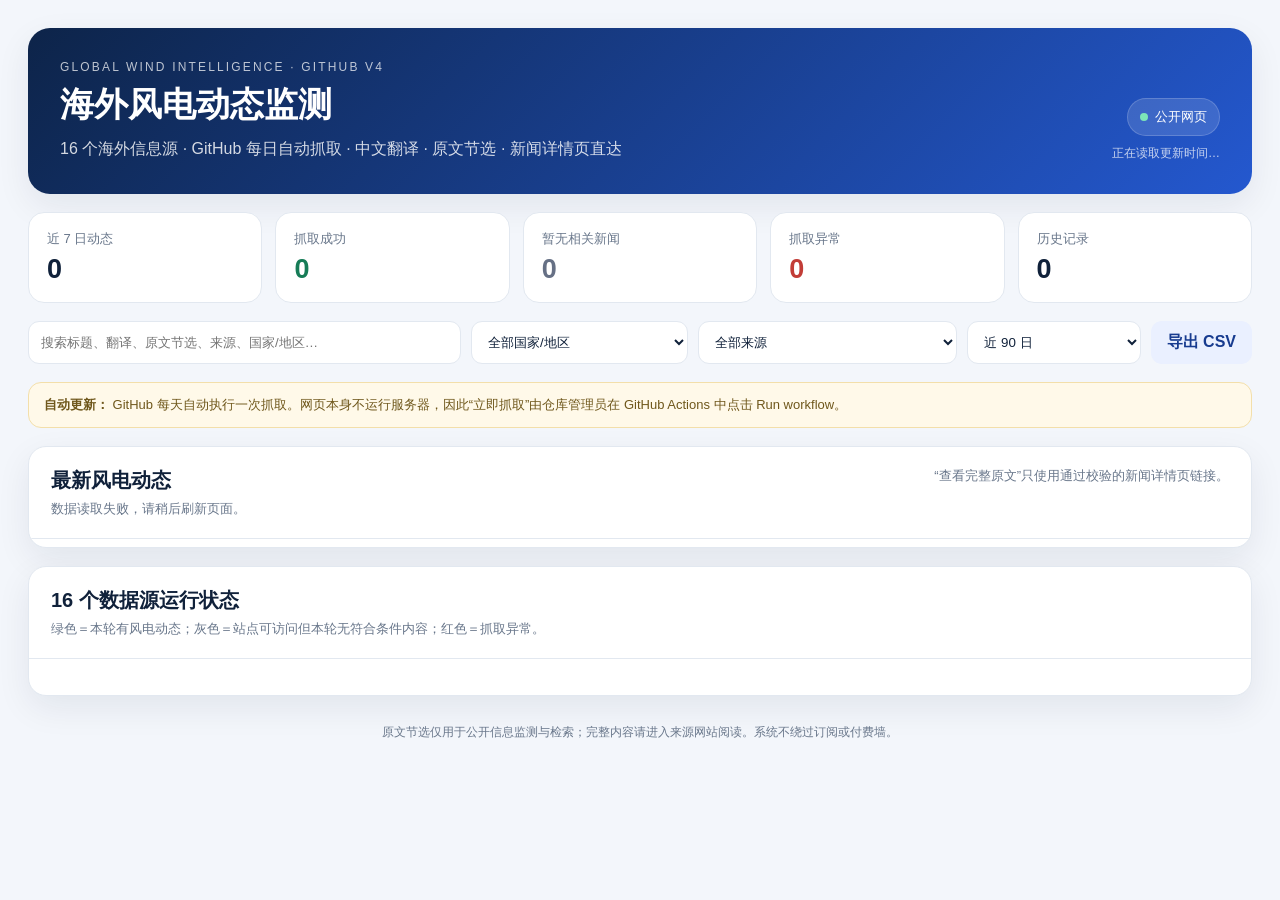
==== site/index.html @ 0a9b2d3e "Add files via upload" ====
<!doctype html>
<html lang="zh-CN">
<head>
  <meta charset="utf-8">
  <meta name="viewport" content="width=device-width,initial-scale=1">
  <meta name="description" content="海外风电动态监测：16个海外信息源，每日自动更新。">
  <title>海外风电动态监测</title>
  <link rel="stylesheet" href="./static/styles.css">
</head>
<body>
<div class="shell">
  <header class="hero">
    <div>
      <div class="eyebrow">GLOBAL WIND INTELLIGENCE · GITHUB V4</div>
      <h1>海外风电动态监测</h1>
      <p>16 个海外信息源 · GitHub 每日自动抓取 · 中文翻译 · 原文节选 · 新闻详情页直达</p>
    </div>
    <div class="hero-right">
      <div class="online-pill"><span class="dot"></span>公开网页</div>
      <div id="lastRun" class="last-run">正在读取更新时间…</div>
    </div>
  </header>

  <section class="kpis">
    <article><span>近 7 日动态</span><strong id="weekCount">0</strong></article>
    <article><span>抓取成功</span><strong class="good" id="successCount">0</strong></article>
    <article><span>暂无相关新闻</span><strong class="quiet" id="noNewsCount">0</strong></article>
    <article><span>抓取异常</span><strong class="bad" id="errorCount">0</strong></article>
    <article><span>历史记录</span><strong id="totalCount">0</strong></article>
  </section>

  <section class="toolbar">
    <input id="searchInput" type="search" placeholder="搜索标题、翻译、原文节选、来源、国家/地区…">
    <select id="countryFilter"><option value="">全部国家/地区</option></select>
    <select id="sourceFilter"><option value="">全部来源</option></select>
    <select id="daysFilter">
      <option value="7">近 7 日</option>
      <option value="30">近 30 日</option>
      <option value="90" selected>近 90 日</option>
      <option value="365">近 1 年</option>
      <option value="9999">全部历史</option>
    </select>
    <a class="export-btn" href="./data/wind_news.csv" download>导出 CSV</a>
  </section>

  <section class="notice">
    <strong>自动更新：</strong>
    GitHub 每天自动执行一次抓取。网页本身不运行服务器，因此“立即抓取”由仓库管理员在 GitHub Actions 中点击 Run workflow。
  </section>

  <section class="panel">
    <div class="panel-head">
      <div>
        <h2>最新风电动态</h2>
        <p id="resultInfo">正在读取新闻…</p>
      </div>
      <div class="legend">“查看完整原文”只使用通过校验的新闻详情页链接。</div>
    </div>
    <div id="newsList" class="news-list"></div>
    <div id="emptyState" class="empty hidden">
      还没有新闻数据。首次发布后，请在 GitHub → Actions → Update wind news and deploy → Run workflow 手动运行一次。
    </div>
  </section>

  <section class="panel">
    <div class="panel-head">
      <div>
        <h2>16 个数据源运行状态</h2>
        <p>绿色＝本轮有风电动态；灰色＝站点可访问但本轮无符合条件内容；红色＝抓取异常。</p>
      </div>
    </div>
    <div id="sourceGrid" class="source-grid"></div>
  </section>

  <footer>
    原文节选仅用于公开信息监测与检索；完整内容请进入来源网站阅读。系统不绕过订阅或付费墙。
  </footer>
</div>
<script src="./static/app.js"></script>
</body>
</html>
---- site/static/styles.css ----
:root{
  --bg:#f3f6fb;--surface:#fff;--ink:#10213a;--muted:#69778b;--line:#e2e8f0;
  --blue:#2457d6;--blue2:#173b8f;--green:#167c57;--greenbg:#eaf8f2;
  --gray:#667085;--graybg:#f2f4f7;--red:#c23d37;--redbg:#fff0ef;
  --amber:#9a6514;--amberbg:#fff6e7;--shadow:0 12px 34px rgba(16,33,58,.075)
}
*{box-sizing:border-box}
body{margin:0;background:var(--bg);color:var(--ink);font-family:Inter,"PingFang SC","Microsoft YaHei",Arial,sans-serif}
.shell{max-width:1460px;margin:0 auto;padding:28px}
.hero{display:flex;justify-content:space-between;gap:24px;align-items:flex-end;padding:32px;border-radius:22px;background:linear-gradient(135deg,#0d2449,#2458cf);color:#fff;box-shadow:var(--shadow)}
.eyebrow{font-size:12px;letter-spacing:.18em;opacity:.72}.hero h1{font-size:34px;margin:8px 0}.hero p{margin:0;opacity:.82;line-height:1.6}
.hero-right{display:flex;flex-direction:column;align-items:flex-end;gap:9px}.online-pill{background:rgba(255,255,255,.13);border:1px solid rgba(255,255,255,.18);padding:9px 12px;border-radius:999px;font-size:13px}.dot{display:inline-block;width:8px;height:8px;border-radius:50%;background:#7ce5b8;margin-right:7px}.last-run{font-size:12px;opacity:.75;text-align:right}
.kpis{display:grid;grid-template-columns:repeat(5,1fr);gap:13px;margin:18px 0}.kpis article{background:#fff;border:1px solid var(--line);border-radius:16px;padding:17px 18px}.kpis span{display:block;color:var(--muted);font-size:13px;margin-bottom:6px}.kpis strong{font-size:27px}.good{color:var(--green)}.bad{color:var(--red)}.quiet{color:var(--gray)}
.toolbar{display:grid;grid-template-columns:2fr 1fr 1.2fr .8fr auto;gap:10px;margin:18px 0}.toolbar input,.toolbar select{border:1px solid var(--line);background:#fff;border-radius:11px;padding:11px 12px;outline:none;color:var(--ink);width:100%}.toolbar input:focus,.toolbar select:focus{border-color:#8fa9ea;box-shadow:0 0 0 3px rgba(36,87,214,.08)}.export-btn{display:flex;align-items:center;justify-content:center;border-radius:11px;padding:11px 16px;background:#eaf0ff;color:var(--blue2);font-weight:750;text-decoration:none;white-space:nowrap}
.notice{background:#fff9e9;border:1px solid #f3dfaa;color:#6f571b;padding:12px 15px;border-radius:13px;font-size:13px;line-height:1.6;margin-bottom:18px}
.panel{background:#fff;border:1px solid var(--line);border-radius:18px;box-shadow:var(--shadow);overflow:hidden;margin-bottom:18px}.panel-head{display:flex;justify-content:space-between;gap:18px;padding:20px 22px;border-bottom:1px solid var(--line)}.panel-head h2{margin:0 0 6px;font-size:20px}.panel-head p,.legend{margin:0;color:var(--muted);font-size:13px}
.news-list{padding:4px 22px}.news-card{padding:20px 0;border-bottom:1px solid var(--line)}.news-card:last-child{border-bottom:0}.meta{display:flex;gap:8px;align-items:center;flex-wrap:wrap;margin-bottom:9px}.badge{display:inline-flex;padding:5px 8px;border-radius:999px;background:#edf3ff;color:#3159a7;font-size:12px}.source,.date{color:var(--muted);font-size:13px}.news-title{font-size:20px;line-height:1.45;margin:0 0 6px}.title-original{font-size:14px;line-height:1.5;color:#61718a;margin-bottom:13px}
.summary-box,.original-box{border-radius:13px;padding:13px 15px;margin-top:10px;line-height:1.7;font-size:14px;white-space:pre-line}.summary-box{background:#f2f6ff;color:#234875}.original-box{background:#f8fafc;color:#48566b}.box-label{font-size:11px;font-weight:800;letter-spacing:.06em;margin-bottom:6px;opacity:.72}.actions{display:flex;gap:10px;align-items:center;margin-top:13px}.open-link{display:inline-flex;color:#fff;background:var(--blue);text-decoration:none;font-weight:750;padding:9px 12px;border-radius:9px;font-size:13px}.open-link:hover{background:#1747bc}
.source-grid{display:grid;grid-template-columns:repeat(4,1fr);gap:12px;padding:18px 22px}.source-card{border:1px solid var(--line);border-radius:14px;padding:14px}.source-top{display:flex;justify-content:space-between;gap:10px}.source-card strong{font-size:14px;line-height:1.4}.source-card small{color:var(--muted);line-height:1.55}.state{display:inline-flex;border-radius:999px;padding:4px 8px;font-size:11px;font-weight:750;white-space:nowrap}.state.success{background:var(--greenbg);color:var(--green)}.state.no_news{background:var(--graybg);color:var(--gray)}.state.error{background:var(--redbg);color:var(--red)}.state.pending{background:var(--amberbg);color:var(--amber)}.adapter{margin-top:8px;padding-top:8px;border-top:1px dashed var(--line)}
details{margin-top:9px}summary{cursor:pointer;color:#536680;font-size:13px}.empty{padding:52px;text-align:center;color:var(--muted);line-height:1.7}.hidden{display:none}footer{padding:10px 4px 32px;text-align:center;color:var(--muted);font-size:12px}
@media(max-width:1050px){.kpis{grid-template-columns:repeat(3,1fr)}.source-grid{grid-template-columns:repeat(2,1fr)}.toolbar{grid-template-columns:1fr 1fr}.toolbar input{grid-column:1/-1}}
@media(max-width:650px){.shell{padding:14px}.hero{flex-direction:column;align-items:flex-start;padding:22px}.hero h1{font-size:27px}.hero-right{align-items:flex-start}.last-run{text-align:left}.kpis{grid-template-columns:1fr 1fr}.toolbar{grid-template-columns:1fr}.toolbar input{grid-column:auto}.source-grid{grid-template-columns:1fr}.news-list{padding:4px 16px}.news-title{font-size:18px}}
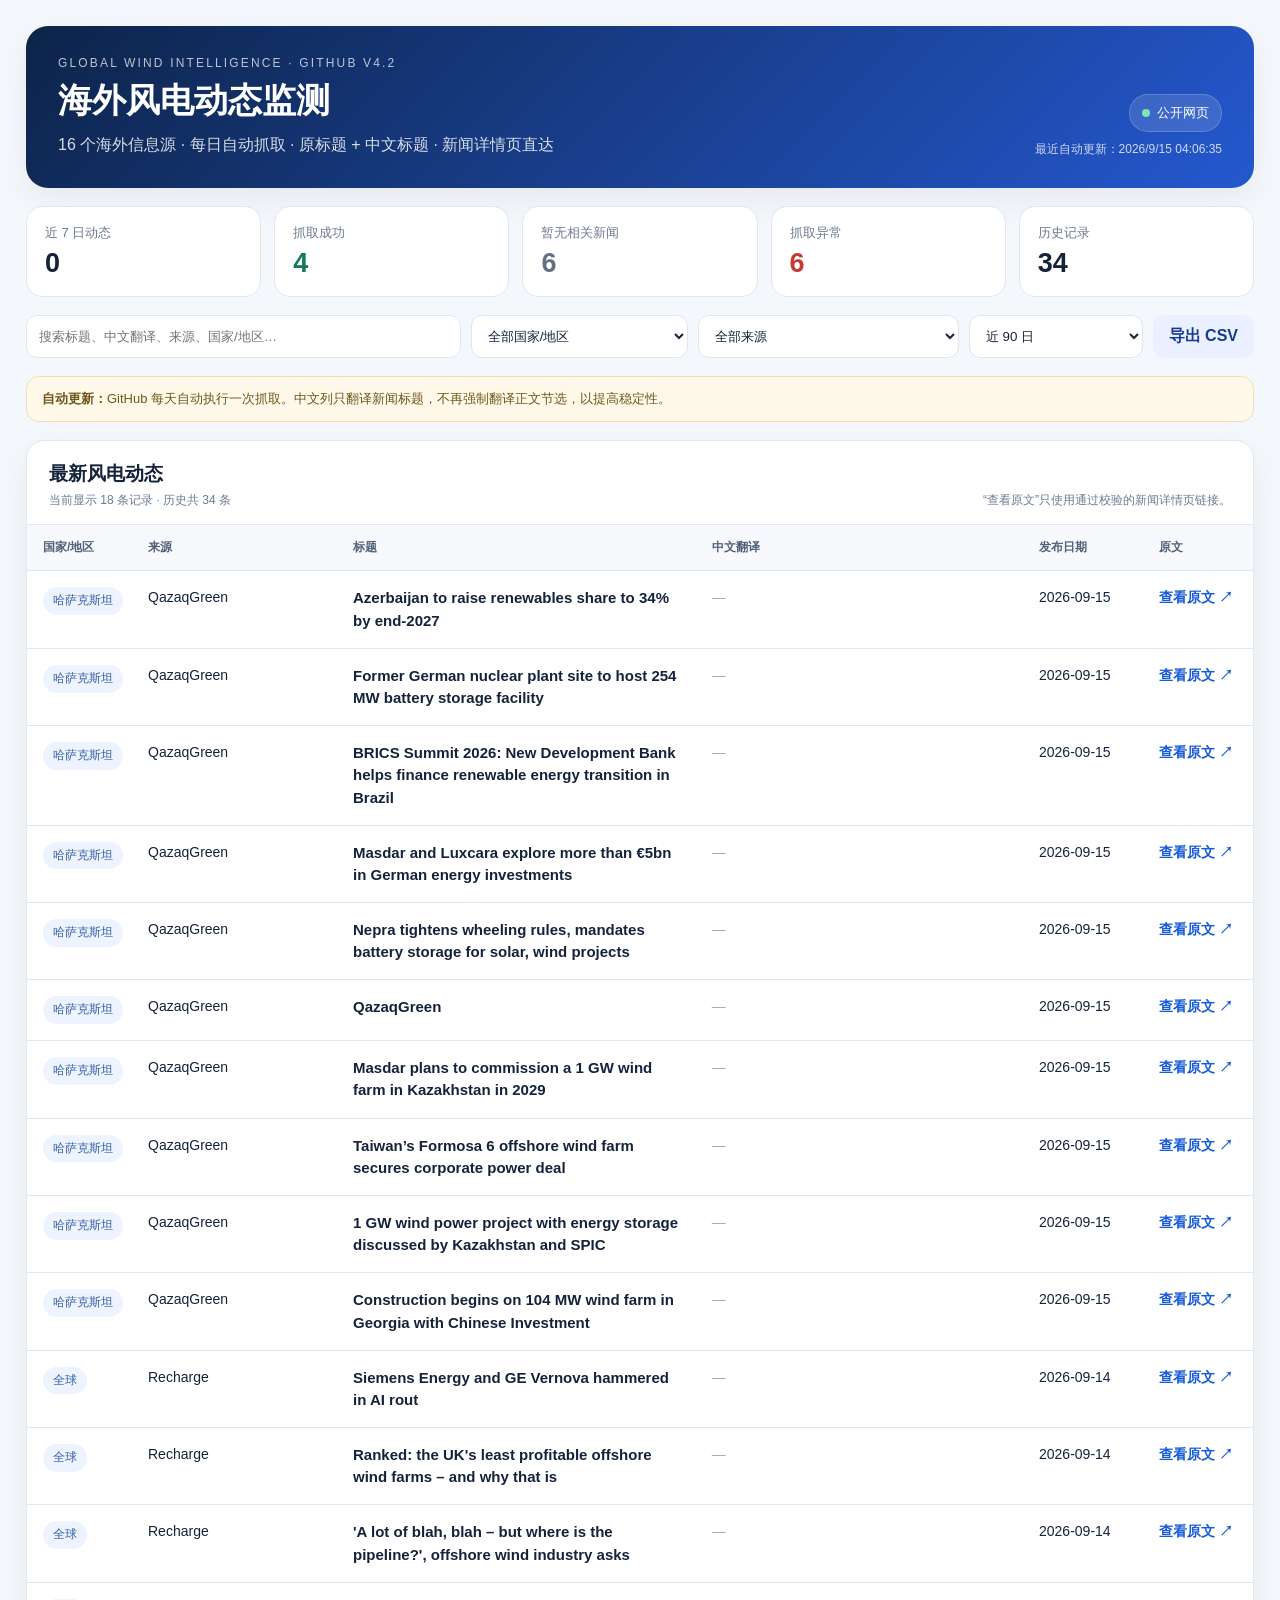
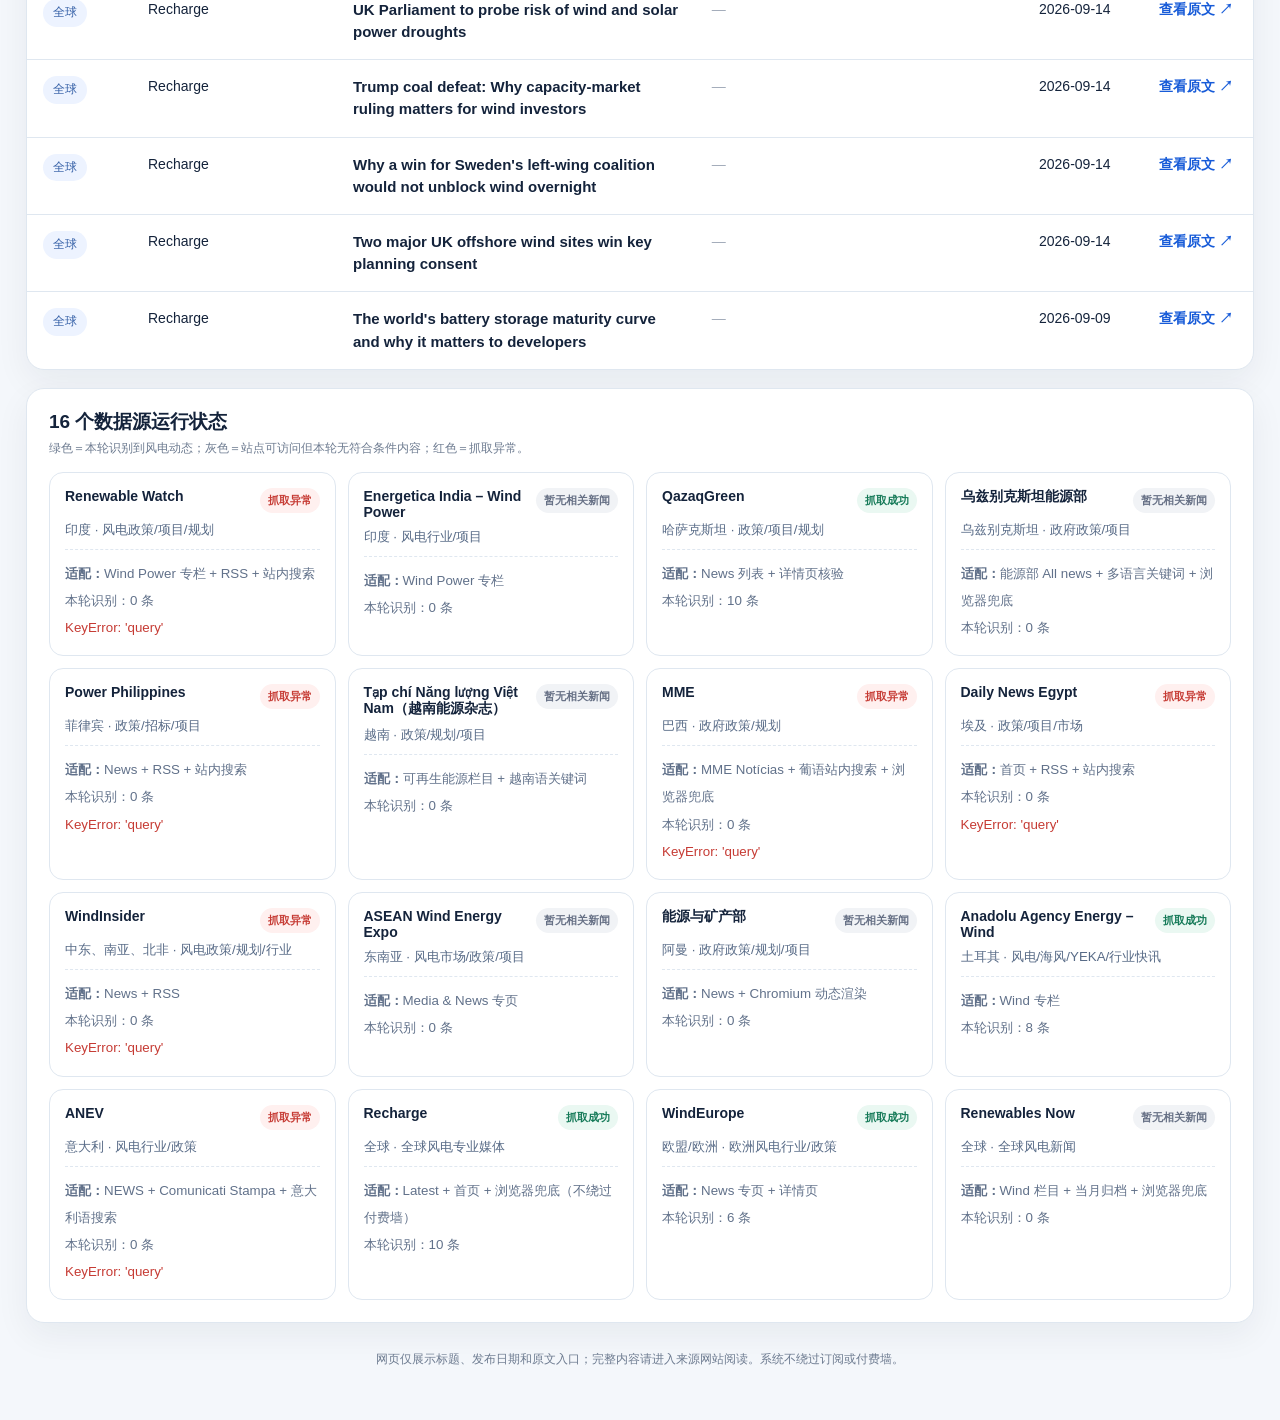
==== commit 3693529e: "Add files via upload" ====
--- a/site/index.html
+++ b/site/index.html
@@ -11,9 +11,9 @@
 <div class="shell">
   <header class="hero">
     <div>
-      <div class="eyebrow">GLOBAL WIND INTELLIGENCE · GITHUB V4</div>
+      <div class="eyebrow">GLOBAL WIND INTELLIGENCE · GITHUB V4.2</div>
       <h1>海外风电动态监测</h1>
-      <p>16 个海外信息源 · GitHub 每日自动抓取 · 中文翻译 · 原文节选 · 新闻详情页直达</p>
+      <p>16 个海外信息源 · 每日自动抓取 · 原标题 + 中文标题 · 新闻详情页直达</p>
     </div>
     <div class="hero-right">
       <div class="online-pill"><span class="dot"></span>公开网页</div>
@@ -30,7 +30,7 @@
   </section>
 
   <section class="toolbar">
-    <input id="searchInput" type="search" placeholder="搜索标题、翻译、原文节选、来源、国家/地区…">
+    <input id="searchInput" type="search" placeholder="搜索标题、中文翻译、来源、国家/地区…">
     <select id="countryFilter"><option value="">全部国家/地区</option></select>
     <select id="sourceFilter"><option value="">全部来源</option></select>
     <select id="daysFilter">
@@ -44,8 +44,7 @@
   </section>
 
   <section class="notice">
-    <strong>自动更新：</strong>
-    GitHub 每天自动执行一次抓取。网页本身不运行服务器，因此“立即抓取”由仓库管理员在 GitHub Actions 中点击 Run workflow。
+    <strong>自动更新：</strong>GitHub 每天自动执行一次抓取。中文列只翻译新闻标题，不再强制翻译正文节选，以提高稳定性。
   </section>
 
   <section class="panel">
@@ -54,27 +53,38 @@
         <h2>最新风电动态</h2>
         <p id="resultInfo">正在读取新闻…</p>
       </div>
-      <div class="legend">“查看完整原文”只使用通过校验的新闻详情页链接。</div>
+      <div class="legend">“查看原文”只使用通过校验的新闻详情页链接。</div>
     </div>
-    <div id="newsList" class="news-list"></div>
-    <div id="emptyState" class="empty hidden">
-      还没有新闻数据。首次发布后，请在 GitHub → Actions → Update wind news and deploy → Run workflow 手动运行一次。
+
+    <div class="table-wrap">
+      <table class="news-table">
+        <thead>
+          <tr>
+            <th class="col-country">国家/地区</th>
+            <th class="col-source">来源</th>
+            <th class="col-title">标题</th>
+            <th class="col-translation">中文翻译</th>
+            <th class="col-date">发布日期</th>
+            <th class="col-link">原文</th>
+          </tr>
+        </thead>
+        <tbody id="newsTableBody"></tbody>
+      </table>
     </div>
+    <div id="emptyState" class="empty hidden">当前筛选条件下没有新闻。</div>
   </section>
 
   <section class="panel">
     <div class="panel-head">
       <div>
         <h2>16 个数据源运行状态</h2>
-        <p>绿色＝本轮有风电动态；灰色＝站点可访问但本轮无符合条件内容；红色＝抓取异常。</p>
+        <p>绿色＝本轮识别到风电动态；灰色＝站点可访问但本轮无符合条件内容；红色＝抓取异常。</p>
       </div>
     </div>
     <div id="sourceGrid" class="source-grid"></div>
   </section>
 
-  <footer>
-    原文节选仅用于公开信息监测与检索；完整内容请进入来源网站阅读。系统不绕过订阅或付费墙。
-  </footer>
+  <footer>网页仅展示标题、发布日期和原文入口；完整内容请进入来源网站阅读。系统不绕过订阅或付费墙。</footer>
 </div>
 <script src="./static/app.js"></script>
 </body>
--- a/site/static/styles.css
+++ b/site/static/styles.css
@@ -1,22 +1,8 @@
-:root{
-  --bg:#f3f6fb;--surface:#fff;--ink:#10213a;--muted:#69778b;--line:#e2e8f0;
-  --blue:#2457d6;--blue2:#173b8f;--green:#167c57;--greenbg:#eaf8f2;
-  --gray:#667085;--graybg:#f2f4f7;--red:#c23d37;--redbg:#fff0ef;
-  --amber:#9a6514;--amberbg:#fff6e7;--shadow:0 12px 34px rgba(16,33,58,.075)
-}
-*{box-sizing:border-box}
-body{margin:0;background:var(--bg);color:var(--ink);font-family:Inter,"PingFang SC","Microsoft YaHei",Arial,sans-serif}
-.shell{max-width:1460px;margin:0 auto;padding:28px}
-.hero{display:flex;justify-content:space-between;gap:24px;align-items:flex-end;padding:32px;border-radius:22px;background:linear-gradient(135deg,#0d2449,#2458cf);color:#fff;box-shadow:var(--shadow)}
-.eyebrow{font-size:12px;letter-spacing:.18em;opacity:.72}.hero h1{font-size:34px;margin:8px 0}.hero p{margin:0;opacity:.82;line-height:1.6}
-.hero-right{display:flex;flex-direction:column;align-items:flex-end;gap:9px}.online-pill{background:rgba(255,255,255,.13);border:1px solid rgba(255,255,255,.18);padding:9px 12px;border-radius:999px;font-size:13px}.dot{display:inline-block;width:8px;height:8px;border-radius:50%;background:#7ce5b8;margin-right:7px}.last-run{font-size:12px;opacity:.75;text-align:right}
+:root{--bg:#f4f7fb;--surface:#fff;--ink:#14233b;--muted:#6d7b90;--line:#dfe7f0;--blue:#175bd8;--green:#147957;--greenbg:#eaf8f2;--gray:#667085;--graybg:#f1f3f6;--red:#c63b34;--redbg:#fff0ef;--shadow:0 12px 34px rgba(16,33,58,.06)}
+*{box-sizing:border-box}body{margin:0;background:var(--bg);color:var(--ink);font-family:Inter,"PingFang SC","Microsoft YaHei",Arial,sans-serif}.shell{max-width:1560px;margin:0 auto;padding:26px}.hero{display:flex;justify-content:space-between;gap:24px;align-items:flex-end;padding:30px 32px;border-radius:22px;background:linear-gradient(135deg,#0d2449,#2458cf);color:#fff;box-shadow:var(--shadow)}.eyebrow{font-size:12px;letter-spacing:.18em;opacity:.72}.hero h1{font-size:34px;margin:8px 0}.hero p{margin:0;opacity:.83;line-height:1.6}.hero-right{display:flex;flex-direction:column;align-items:flex-end;gap:9px}.online-pill{background:rgba(255,255,255,.13);border:1px solid rgba(255,255,255,.18);padding:9px 12px;border-radius:999px;font-size:13px}.dot{display:inline-block;width:8px;height:8px;border-radius:50%;background:#7ce5b8;margin-right:7px}.last-run{font-size:12px;opacity:.78;text-align:right}
 .kpis{display:grid;grid-template-columns:repeat(5,1fr);gap:13px;margin:18px 0}.kpis article{background:#fff;border:1px solid var(--line);border-radius:16px;padding:17px 18px}.kpis span{display:block;color:var(--muted);font-size:13px;margin-bottom:6px}.kpis strong{font-size:27px}.good{color:var(--green)}.bad{color:var(--red)}.quiet{color:var(--gray)}
-.toolbar{display:grid;grid-template-columns:2fr 1fr 1.2fr .8fr auto;gap:10px;margin:18px 0}.toolbar input,.toolbar select{border:1px solid var(--line);background:#fff;border-radius:11px;padding:11px 12px;outline:none;color:var(--ink);width:100%}.toolbar input:focus,.toolbar select:focus{border-color:#8fa9ea;box-shadow:0 0 0 3px rgba(36,87,214,.08)}.export-btn{display:flex;align-items:center;justify-content:center;border-radius:11px;padding:11px 16px;background:#eaf0ff;color:var(--blue2);font-weight:750;text-decoration:none;white-space:nowrap}
-.notice{background:#fff9e9;border:1px solid #f3dfaa;color:#6f571b;padding:12px 15px;border-radius:13px;font-size:13px;line-height:1.6;margin-bottom:18px}
-.panel{background:#fff;border:1px solid var(--line);border-radius:18px;box-shadow:var(--shadow);overflow:hidden;margin-bottom:18px}.panel-head{display:flex;justify-content:space-between;gap:18px;padding:20px 22px;border-bottom:1px solid var(--line)}.panel-head h2{margin:0 0 6px;font-size:20px}.panel-head p,.legend{margin:0;color:var(--muted);font-size:13px}
-.news-list{padding:4px 22px}.news-card{padding:20px 0;border-bottom:1px solid var(--line)}.news-card:last-child{border-bottom:0}.meta{display:flex;gap:8px;align-items:center;flex-wrap:wrap;margin-bottom:9px}.badge{display:inline-flex;padding:5px 8px;border-radius:999px;background:#edf3ff;color:#3159a7;font-size:12px}.source,.date{color:var(--muted);font-size:13px}.news-title{font-size:20px;line-height:1.45;margin:0 0 6px}.title-original{font-size:14px;line-height:1.5;color:#61718a;margin-bottom:13px}
-.summary-box,.original-box{border-radius:13px;padding:13px 15px;margin-top:10px;line-height:1.7;font-size:14px;white-space:pre-line}.summary-box{background:#f2f6ff;color:#234875}.original-box{background:#f8fafc;color:#48566b}.box-label{font-size:11px;font-weight:800;letter-spacing:.06em;margin-bottom:6px;opacity:.72}.actions{display:flex;gap:10px;align-items:center;margin-top:13px}.open-link{display:inline-flex;color:#fff;background:var(--blue);text-decoration:none;font-weight:750;padding:9px 12px;border-radius:9px;font-size:13px}.open-link:hover{background:#1747bc}
-.source-grid{display:grid;grid-template-columns:repeat(4,1fr);gap:12px;padding:18px 22px}.source-card{border:1px solid var(--line);border-radius:14px;padding:14px}.source-top{display:flex;justify-content:space-between;gap:10px}.source-card strong{font-size:14px;line-height:1.4}.source-card small{color:var(--muted);line-height:1.55}.state{display:inline-flex;border-radius:999px;padding:4px 8px;font-size:11px;font-weight:750;white-space:nowrap}.state.success{background:var(--greenbg);color:var(--green)}.state.no_news{background:var(--graybg);color:var(--gray)}.state.error{background:var(--redbg);color:var(--red)}.state.pending{background:var(--amberbg);color:var(--amber)}.adapter{margin-top:8px;padding-top:8px;border-top:1px dashed var(--line)}
-details{margin-top:9px}summary{cursor:pointer;color:#536680;font-size:13px}.empty{padding:52px;text-align:center;color:var(--muted);line-height:1.7}.hidden{display:none}footer{padding:10px 4px 32px;text-align:center;color:var(--muted);font-size:12px}
-@media(max-width:1050px){.kpis{grid-template-columns:repeat(3,1fr)}.source-grid{grid-template-columns:repeat(2,1fr)}.toolbar{grid-template-columns:1fr 1fr}.toolbar input{grid-column:1/-1}}
-@media(max-width:650px){.shell{padding:14px}.hero{flex-direction:column;align-items:flex-start;padding:22px}.hero h1{font-size:27px}.hero-right{align-items:flex-start}.last-run{text-align:left}.kpis{grid-template-columns:1fr 1fr}.toolbar{grid-template-columns:1fr}.toolbar input{grid-column:auto}.source-grid{grid-template-columns:1fr}.news-list{padding:4px 16px}.news-title{font-size:18px}}
+.toolbar{display:grid;grid-template-columns:2fr 1fr 1.2fr .8fr auto;gap:10px;margin:18px 0}.toolbar input,.toolbar select{border:1px solid var(--line);background:#fff;border-radius:11px;padding:11px 12px;outline:none;color:var(--ink);width:100%}.toolbar input:focus,.toolbar select:focus{border-color:#8fa9ea;box-shadow:0 0 0 3px rgba(36,87,214,.08)}.export-btn{display:flex;align-items:center;justify-content:center;border-radius:11px;padding:11px 16px;background:#eaf0ff;color:#173b8f;font-weight:750;text-decoration:none;white-space:nowrap}.notice{background:#fff9e9;border:1px solid #f3dfaa;color:#6f571b;padding:12px 15px;border-radius:13px;font-size:13px;line-height:1.6;margin-bottom:18px}
+.panel{background:#fff;border:1px solid var(--line);border-radius:18px;box-shadow:var(--shadow);margin-bottom:18px;overflow:hidden}.panel-head{display:flex;justify-content:space-between;align-items:flex-end;gap:18px;padding:20px 22px 15px}.panel-head h2{margin:0 0 5px;font-size:19px}.panel-head p,.legend{margin:0;color:var(--muted);font-size:12px}.table-wrap{width:100%;overflow-x:auto;border-top:1px solid var(--line)}.news-table{width:100%;border-collapse:collapse;table-layout:fixed;min-width:1180px}.news-table th{background:#f7f9fc;color:#526179;font-size:12px;text-align:left;font-weight:700;padding:14px 16px;border-bottom:1px solid var(--line)}.news-table td{padding:16px;border-bottom:1px solid var(--line);vertical-align:top;font-size:14px;line-height:1.48}.news-table tbody tr:hover{background:#fbfcff}.news-table tbody tr:last-child td{border-bottom:none}.col-country{width:105px}.col-source{width:205px}.col-title{width:34%}.col-translation{width:31%}.col-date{width:120px}.col-link{width:110px}.country-badge{display:inline-flex;padding:5px 10px;border-radius:999px;background:#edf3ff;color:#3560a7;font-size:12px;white-space:nowrap}.source-cell{font-weight:500}.title-cell{font-weight:700;font-size:15px!important}.translation-cell{color:#31527d}.translation-empty{color:#a3adbb}.date-cell{white-space:nowrap}.open-link{color:var(--blue);font-weight:700;text-decoration:none;white-space:nowrap}.open-link:hover{text-decoration:underline}.empty{padding:30px;text-align:center;color:var(--muted);border-top:1px solid var(--line)}.hidden{display:none!important}
+.source-grid{display:grid;grid-template-columns:repeat(4,1fr);gap:12px;padding:0 22px 22px}.source-card{border:1px solid var(--line);border-radius:14px;padding:15px;background:#fff;min-height:150px}.source-top{display:flex;justify-content:space-between;gap:10px;align-items:flex-start;margin-bottom:7px}.source-top strong{font-size:14px}.source-card>small{color:#586b87}.adapter{border-top:1px dashed var(--line);margin-top:10px;padding-top:9px;color:#61718a;line-height:1.7}.state{font-size:11px;font-weight:700;padding:5px 8px;border-radius:999px;white-space:nowrap}.state.success{color:var(--green);background:var(--greenbg)}.state.no_news,.state.pending{color:var(--gray);background:var(--graybg)}.state.error{color:var(--red);background:var(--redbg)}.bad-text{color:var(--red)}footer{color:var(--muted);font-size:12px;text-align:center;padding:10px 0 26px}
+@media(max-width:1050px){.kpis{grid-template-columns:repeat(2,1fr)}.toolbar{grid-template-columns:1fr 1fr}.source-grid{grid-template-columns:repeat(2,1fr)}.hero{align-items:flex-start;flex-direction:column}.hero-right{align-items:flex-start}}
+@media(max-width:640px){.shell{padding:12px}.hero{padding:22px}.hero h1{font-size:27px}.kpis{grid-template-columns:1fr 1fr}.toolbar{grid-template-columns:1fr}.source-grid{grid-template-columns:1fr;padding:0 14px 14px}.panel-head{padding:16px;align-items:flex-start;flex-direction:column}.legend{display:none}}
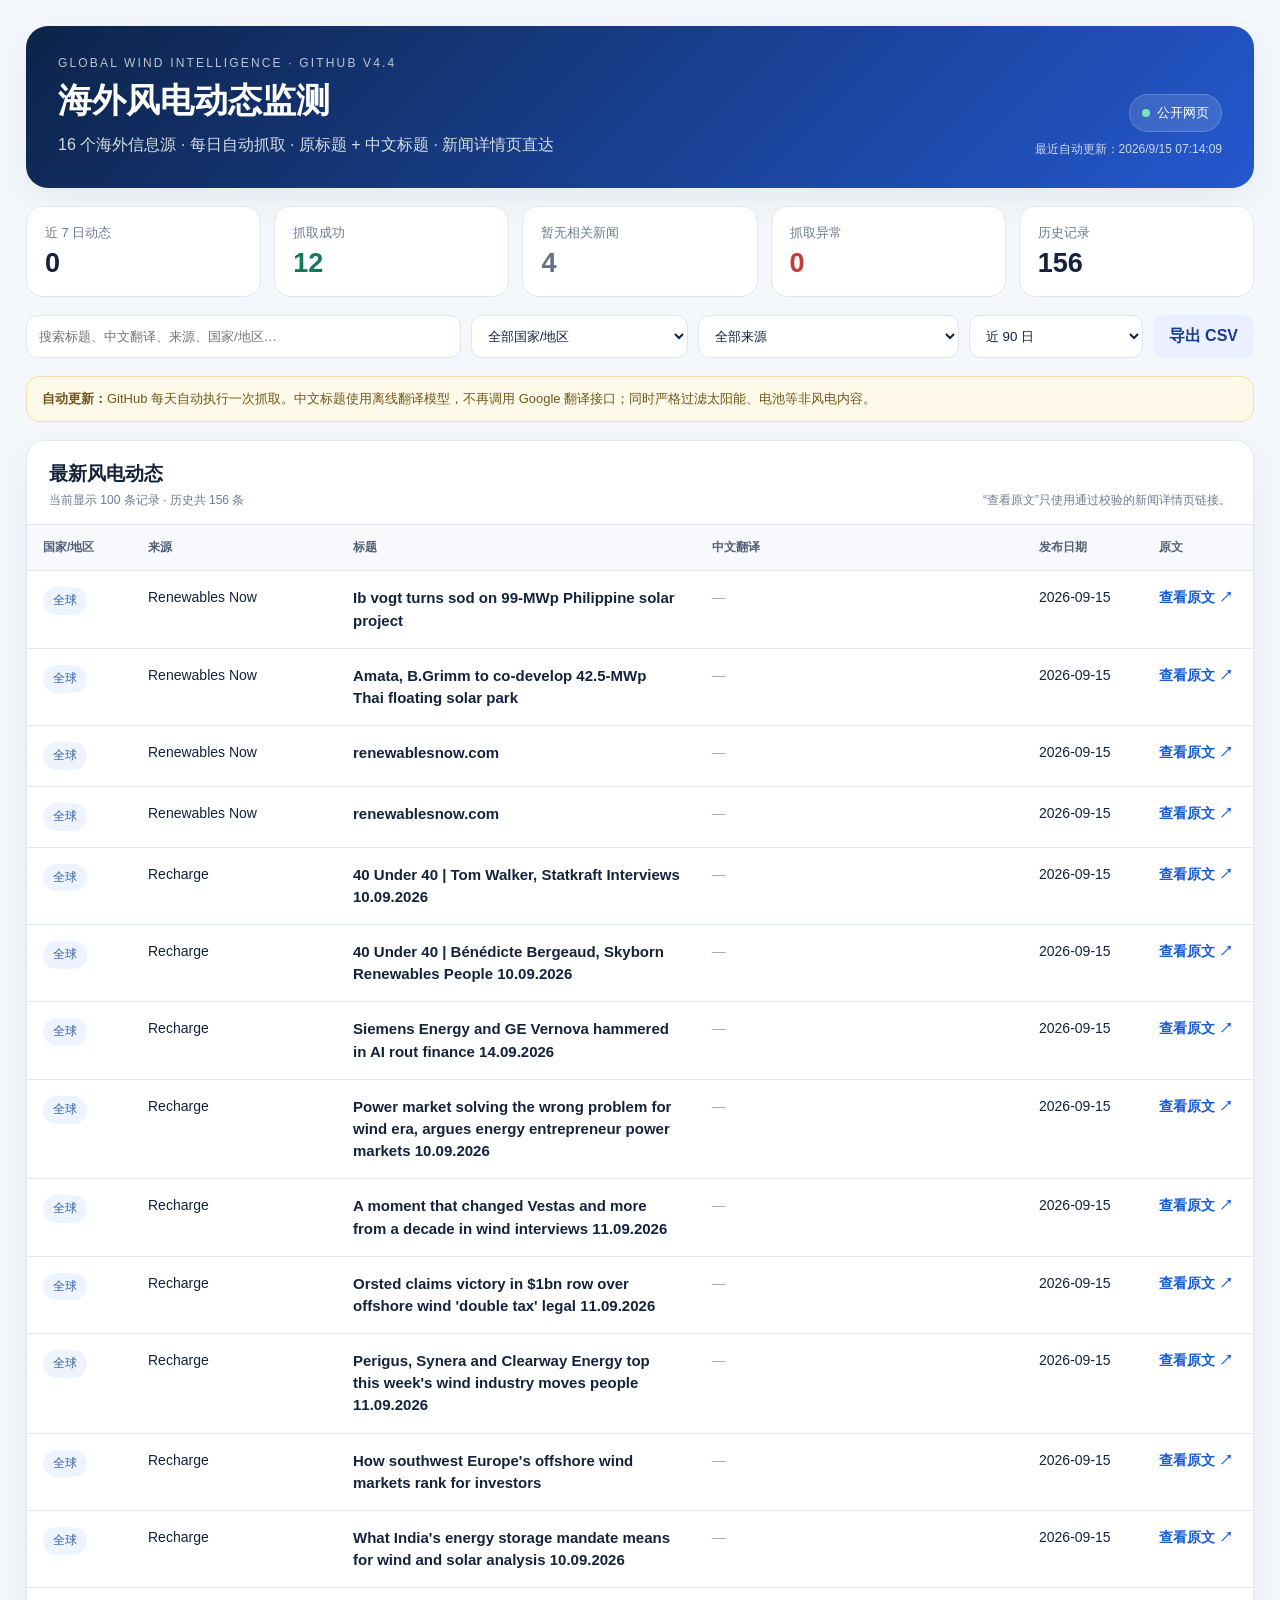
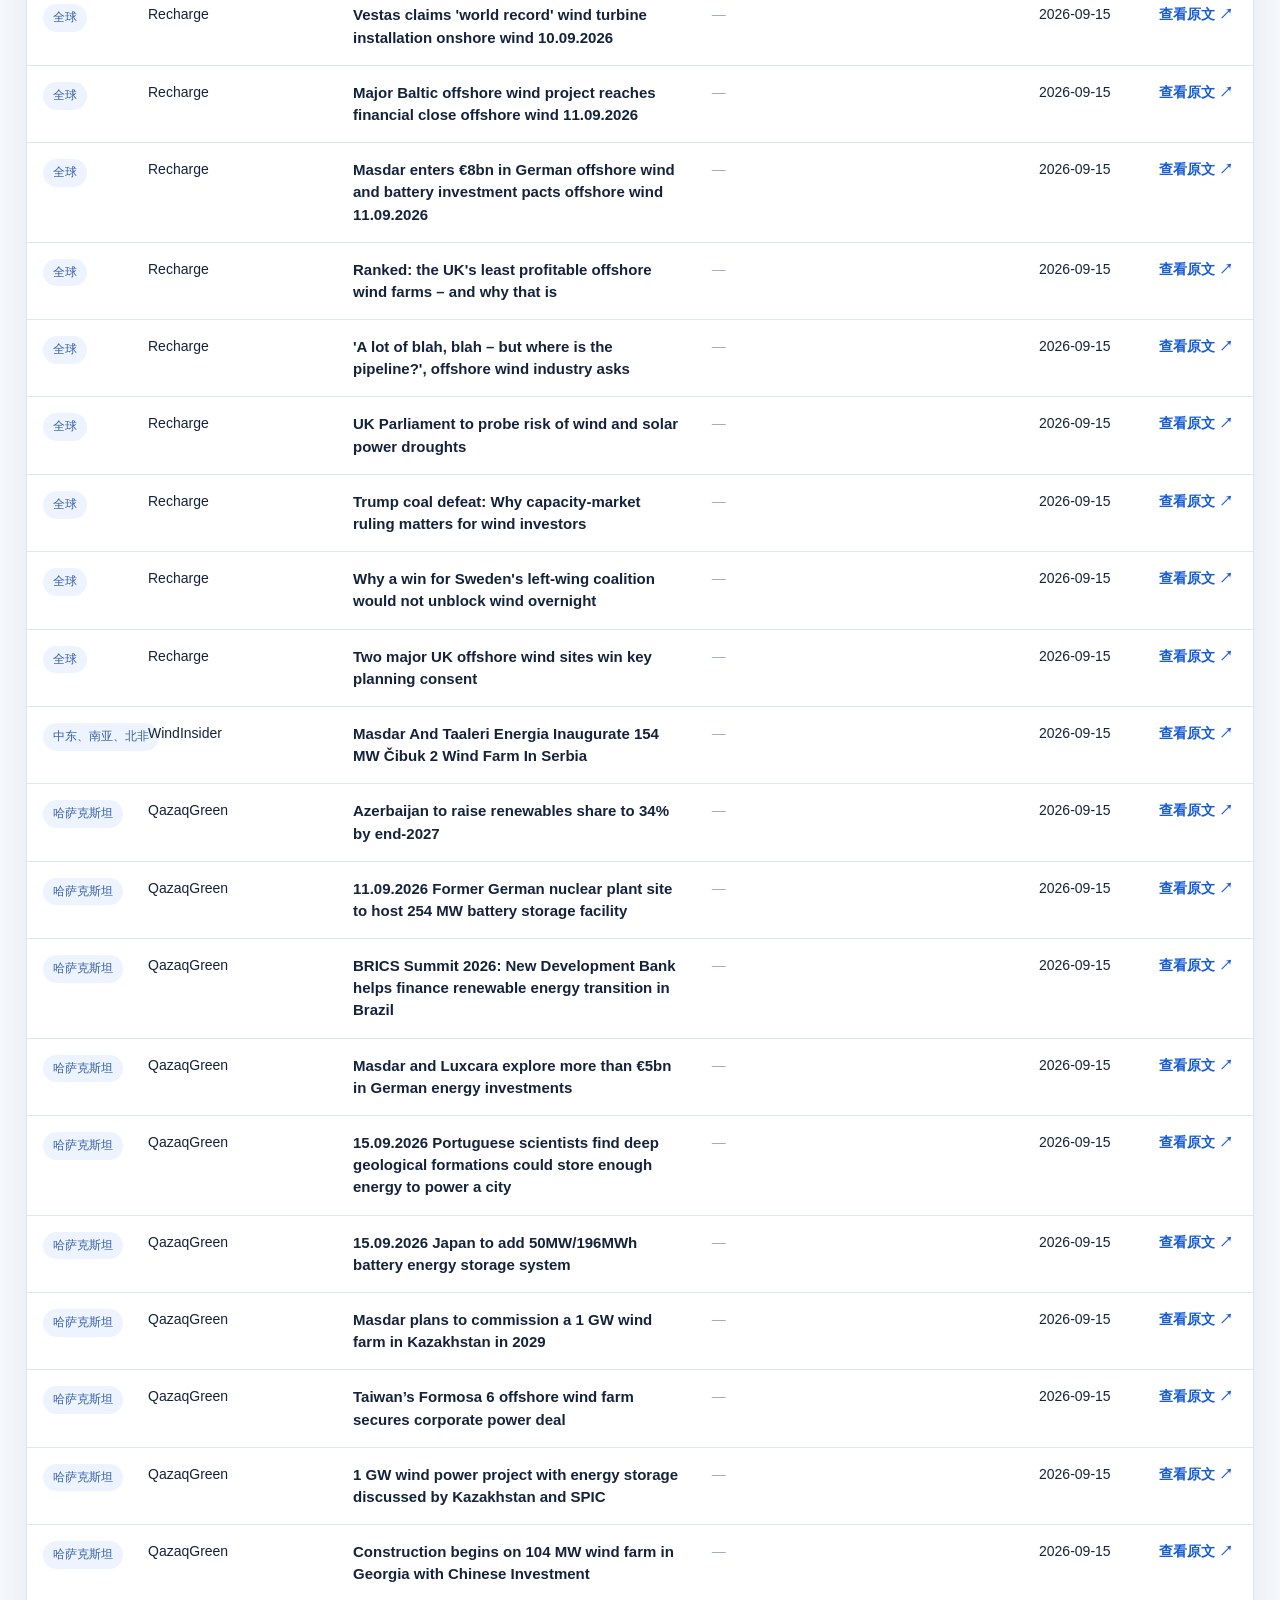
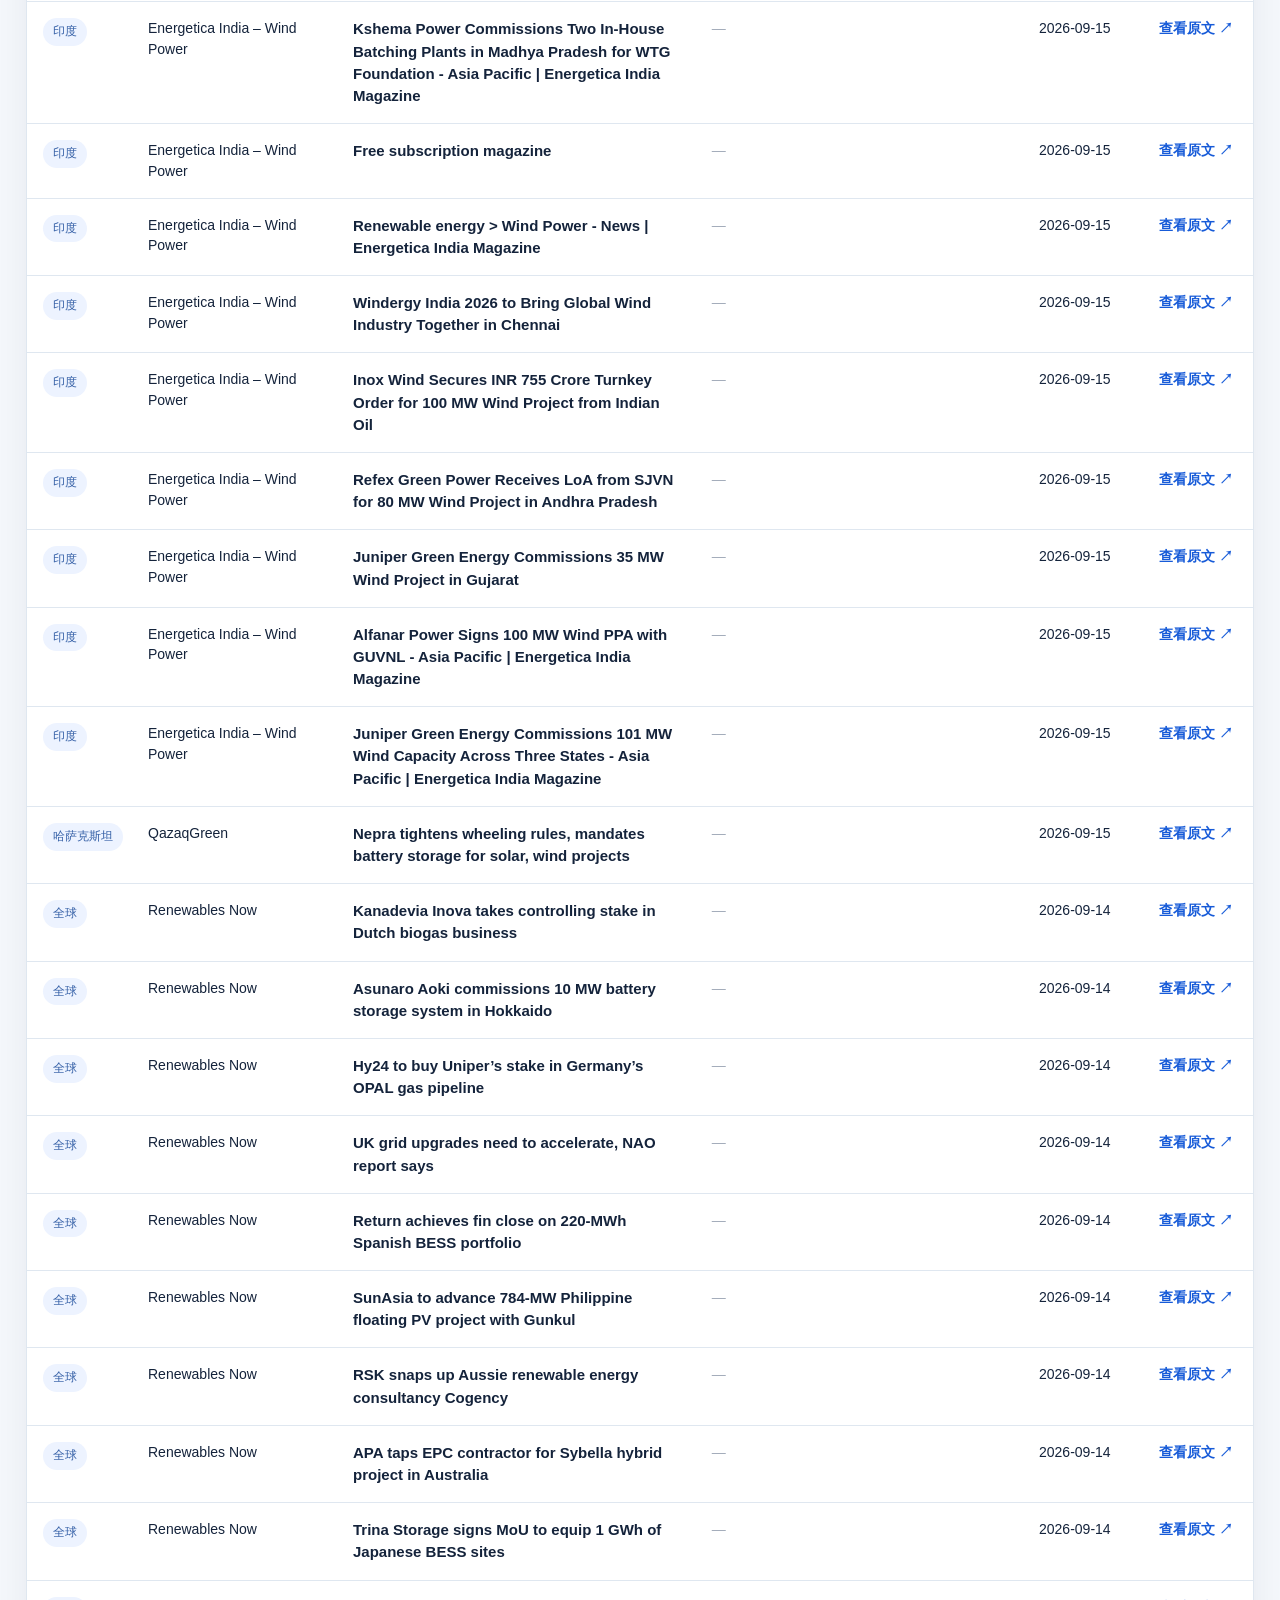
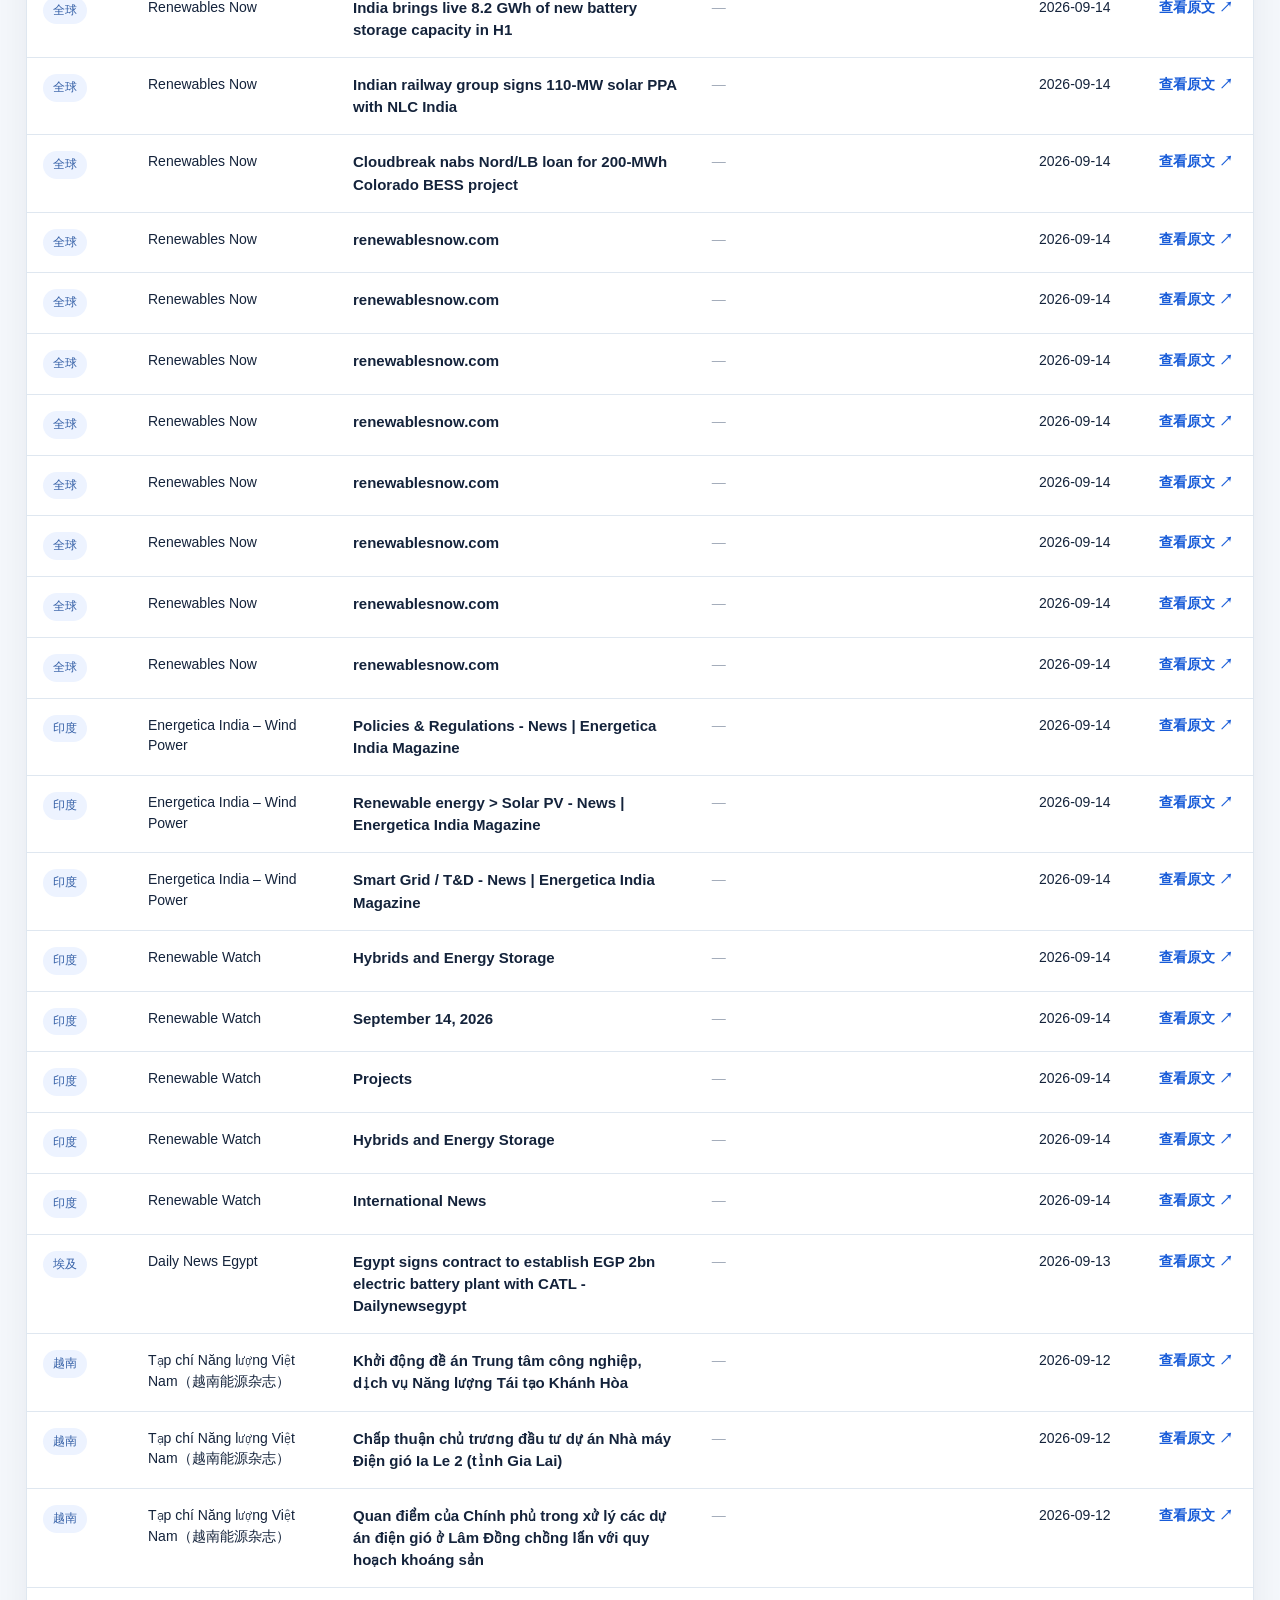
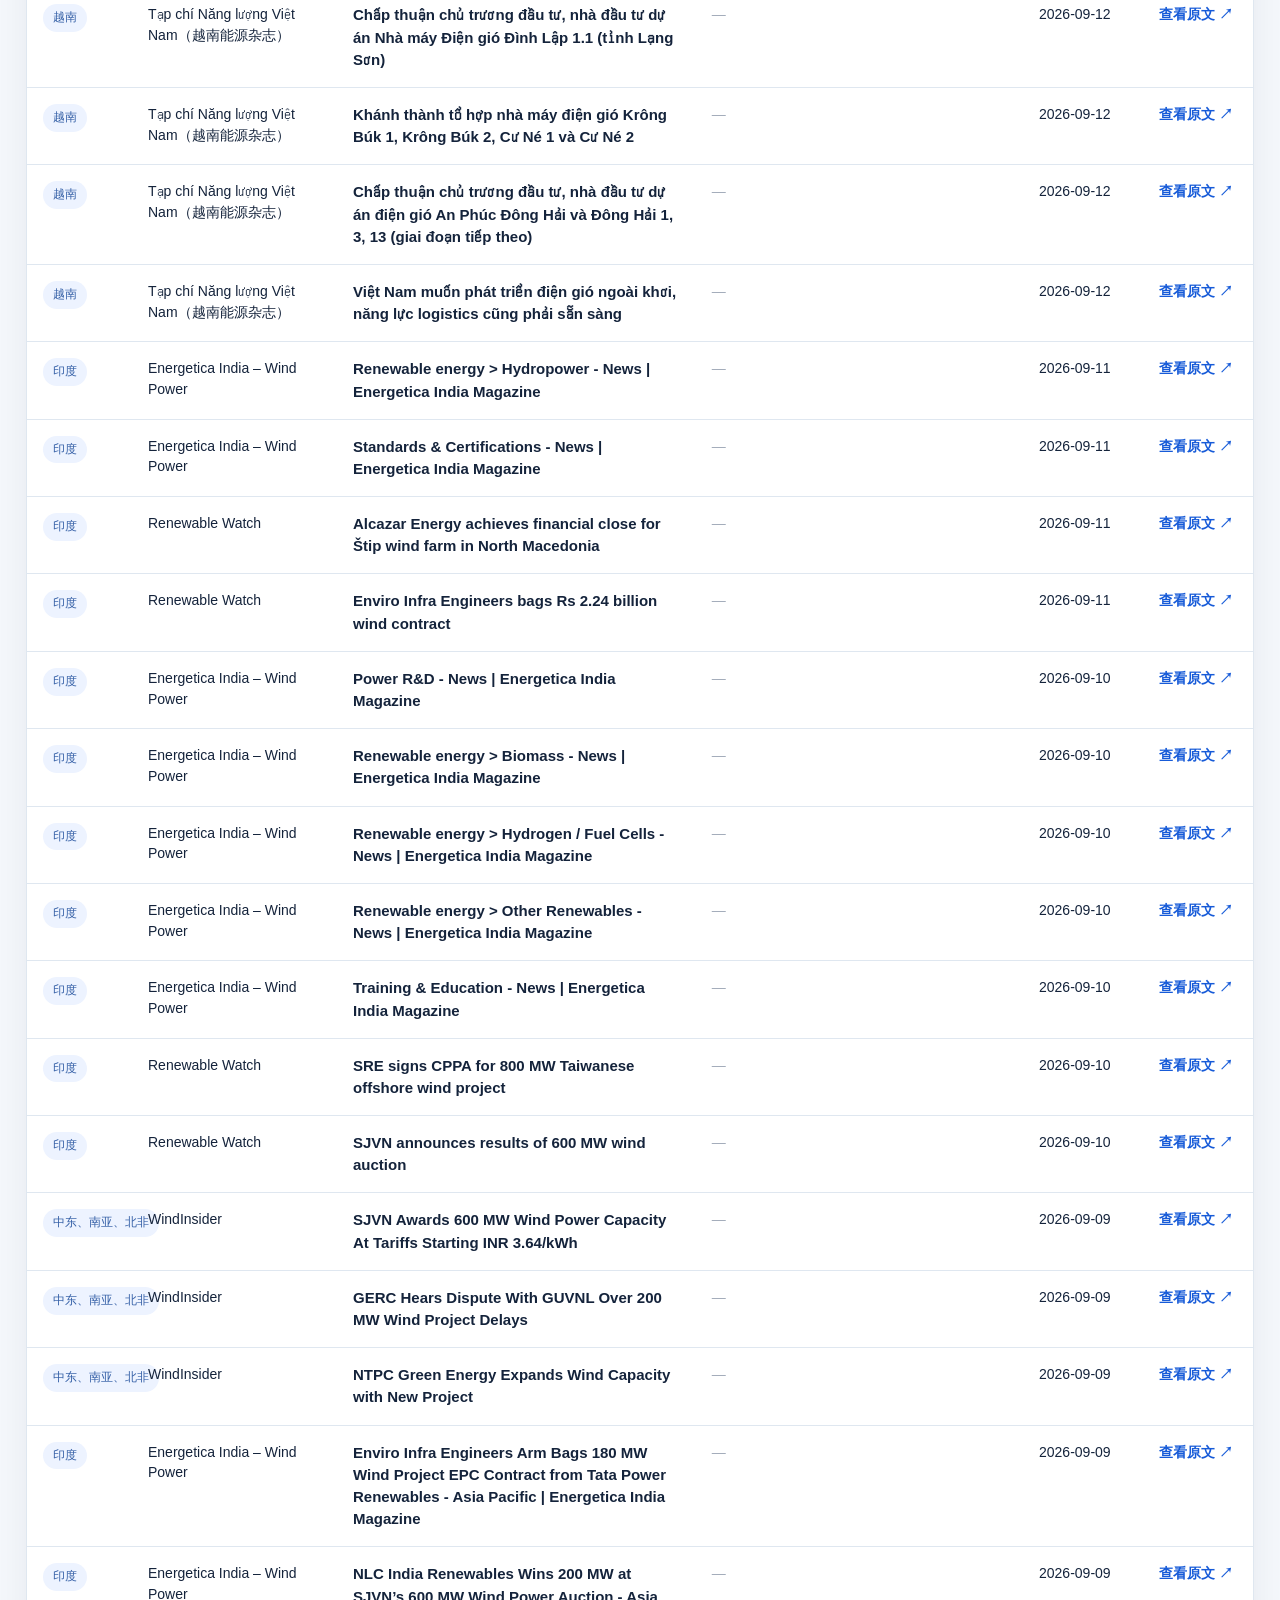
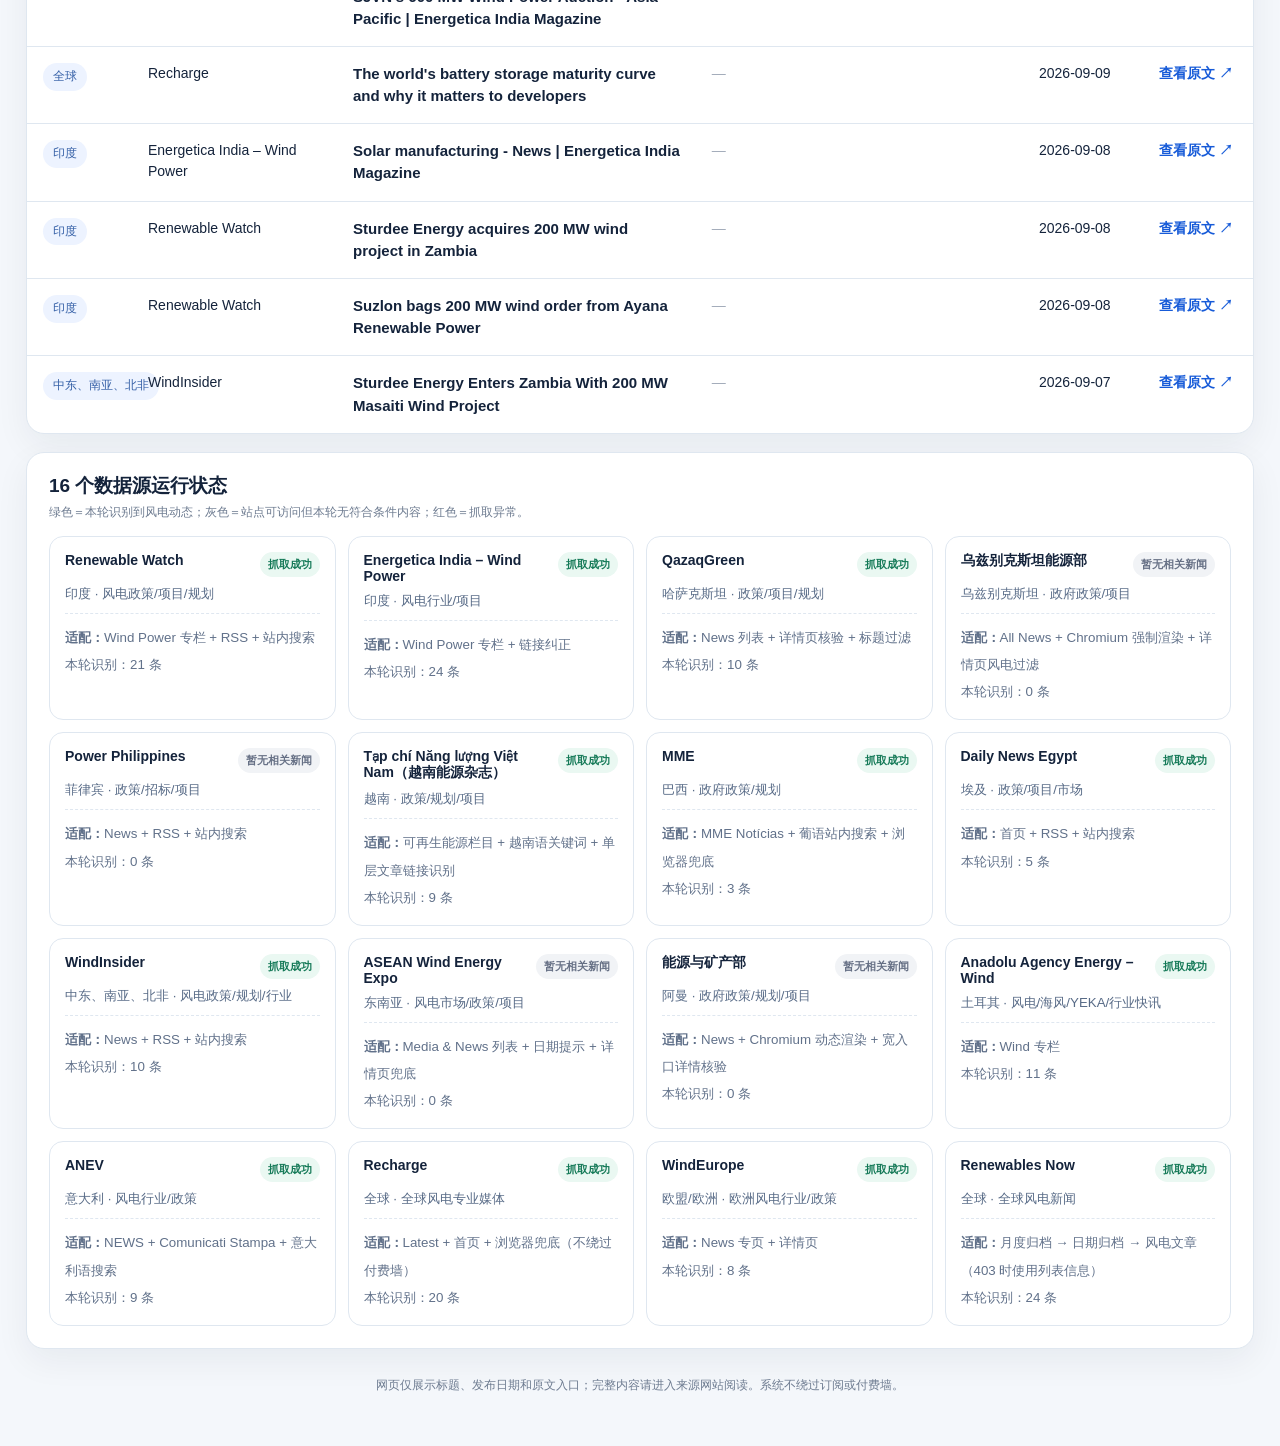
==== commit adda8baa: "Add files via upload" ====
--- a/site/index.html
+++ b/site/index.html
@@ -11,7 +11,7 @@
 <div class="shell">
   <header class="hero">
     <div>
-      <div class="eyebrow">GLOBAL WIND INTELLIGENCE · GITHUB V4.2</div>
+      <div class="eyebrow">GLOBAL WIND INTELLIGENCE · GITHUB V4.4</div>
       <h1>海外风电动态监测</h1>
       <p>16 个海外信息源 · 每日自动抓取 · 原标题 + 中文标题 · 新闻详情页直达</p>
     </div>
@@ -44,7 +44,7 @@
   </section>
 
   <section class="notice">
-    <strong>自动更新：</strong>GitHub 每天自动执行一次抓取。中文列只翻译新闻标题，不再强制翻译正文节选，以提高稳定性。
+    <strong>自动更新：</strong>GitHub 每天自动执行一次抓取。中文标题使用离线翻译模型，不再调用 Google 翻译接口；同时严格过滤太阳能、电池等非风电内容。
   </section>
 
   <section class="panel">
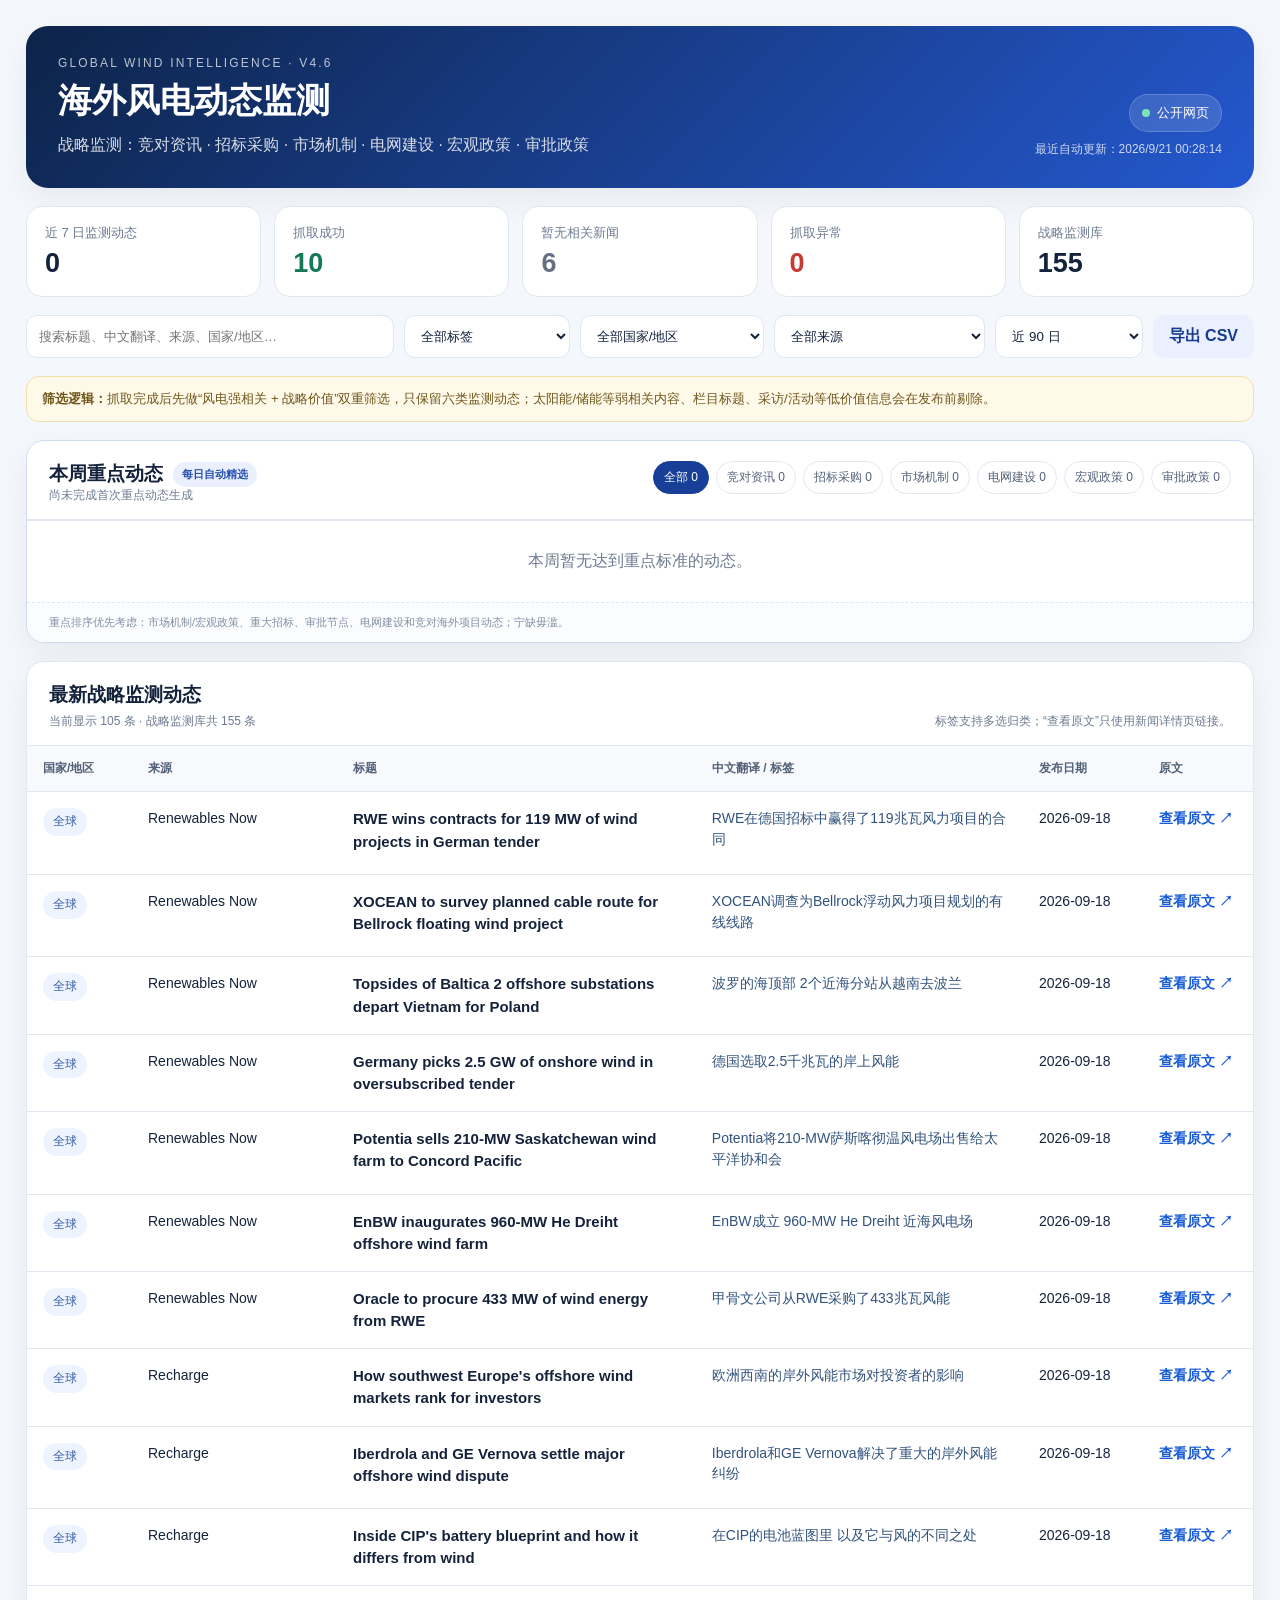
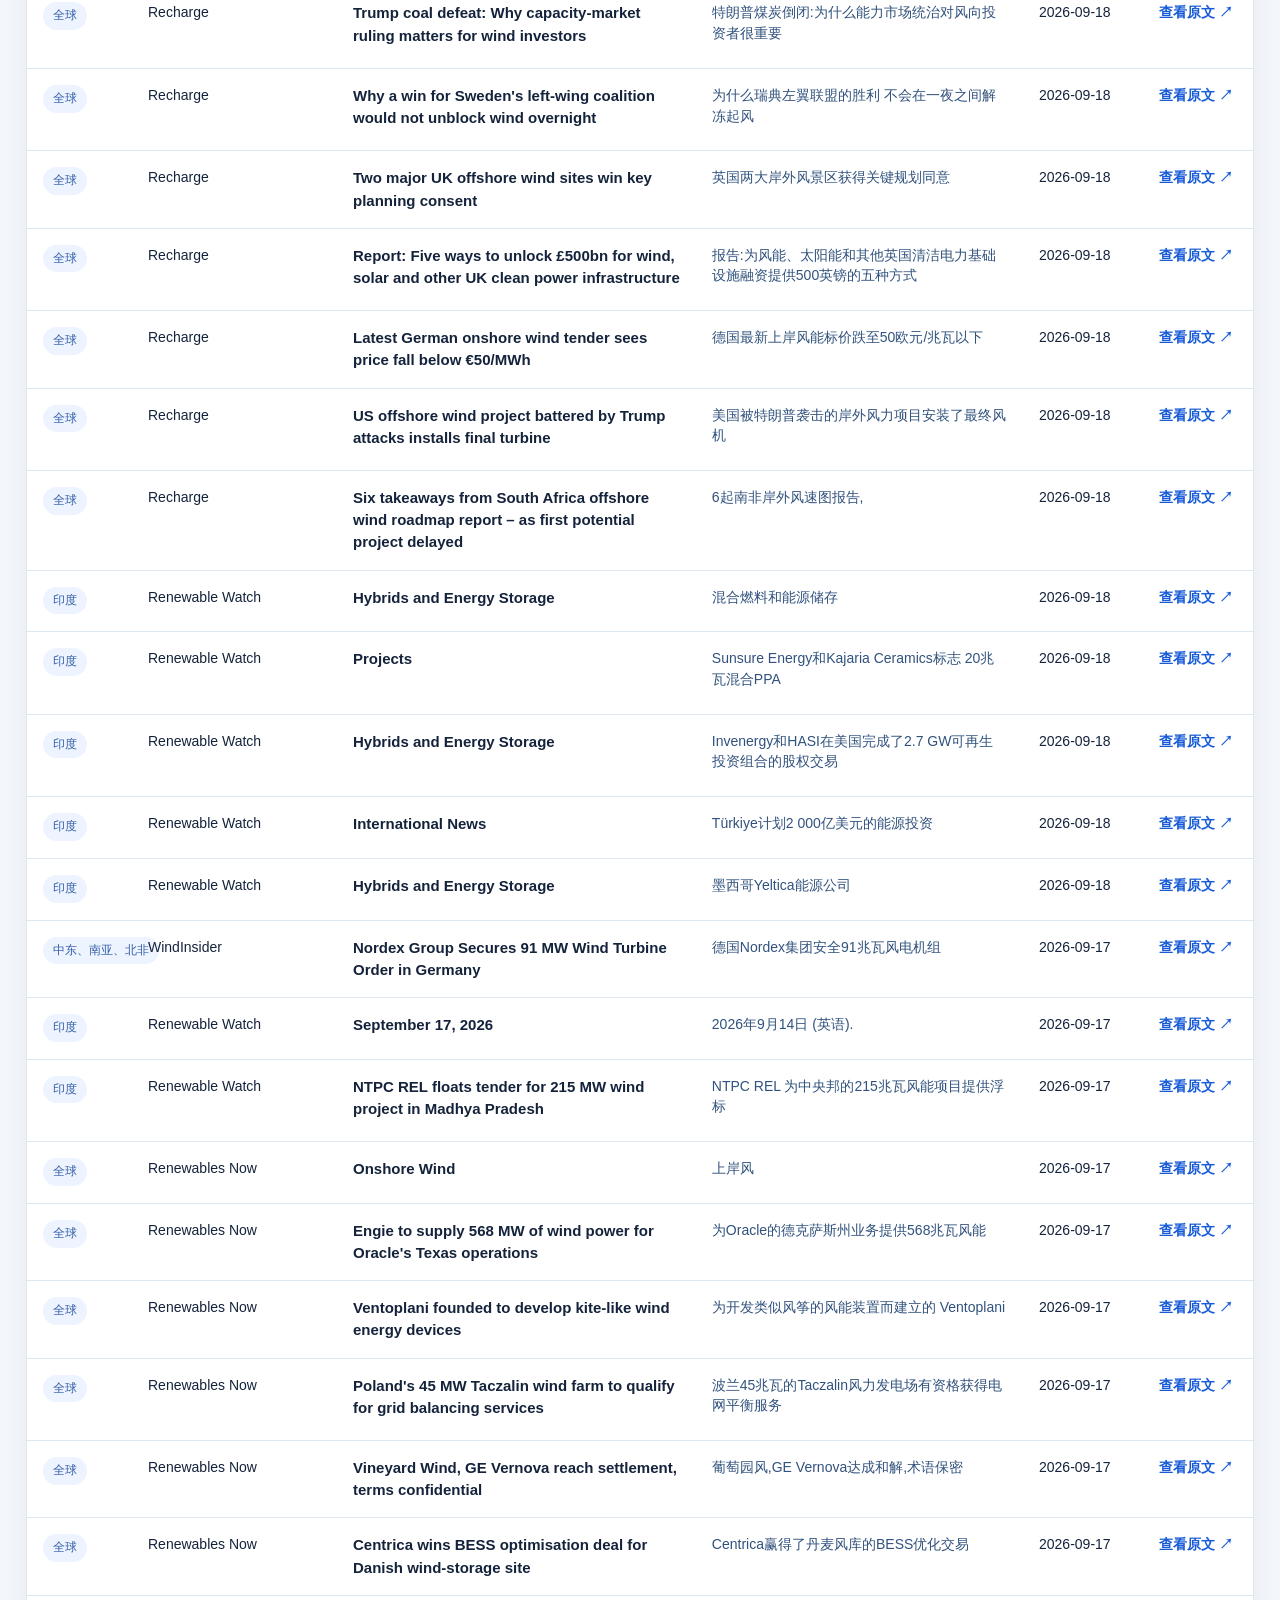
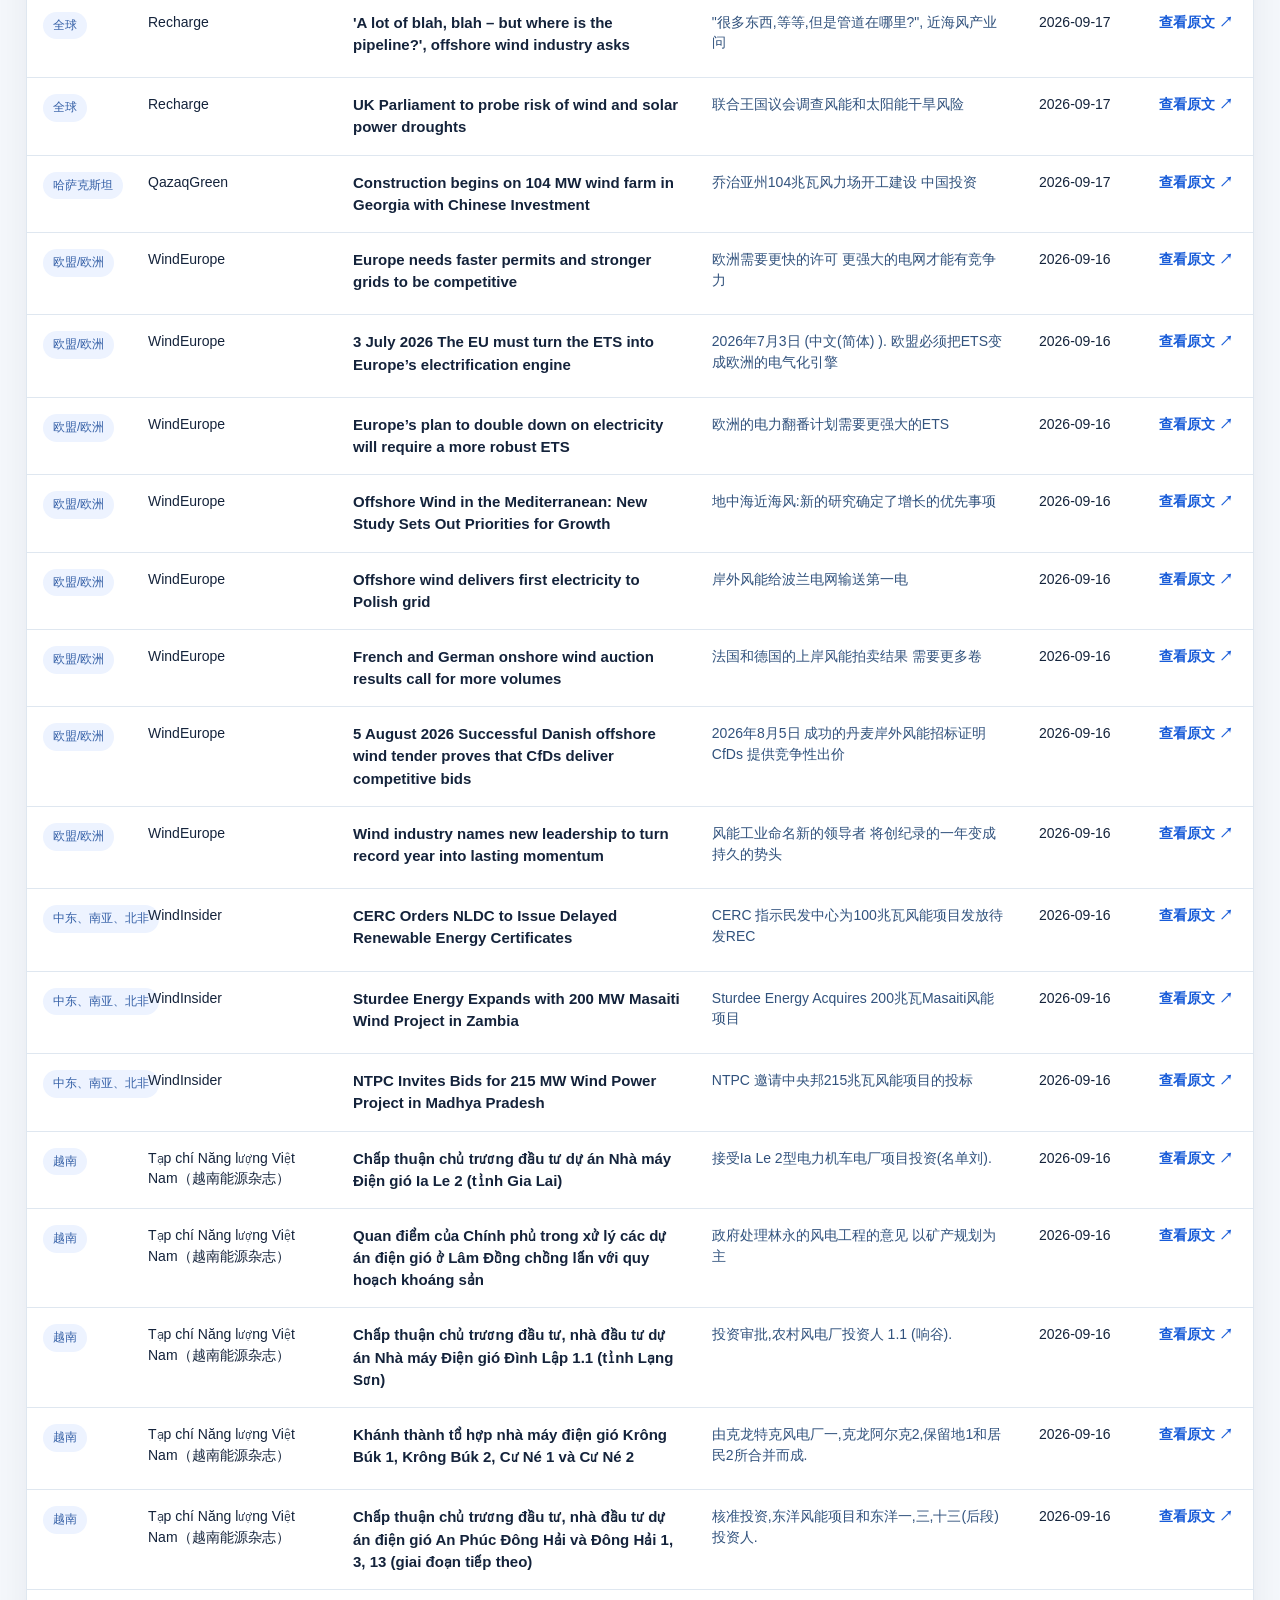
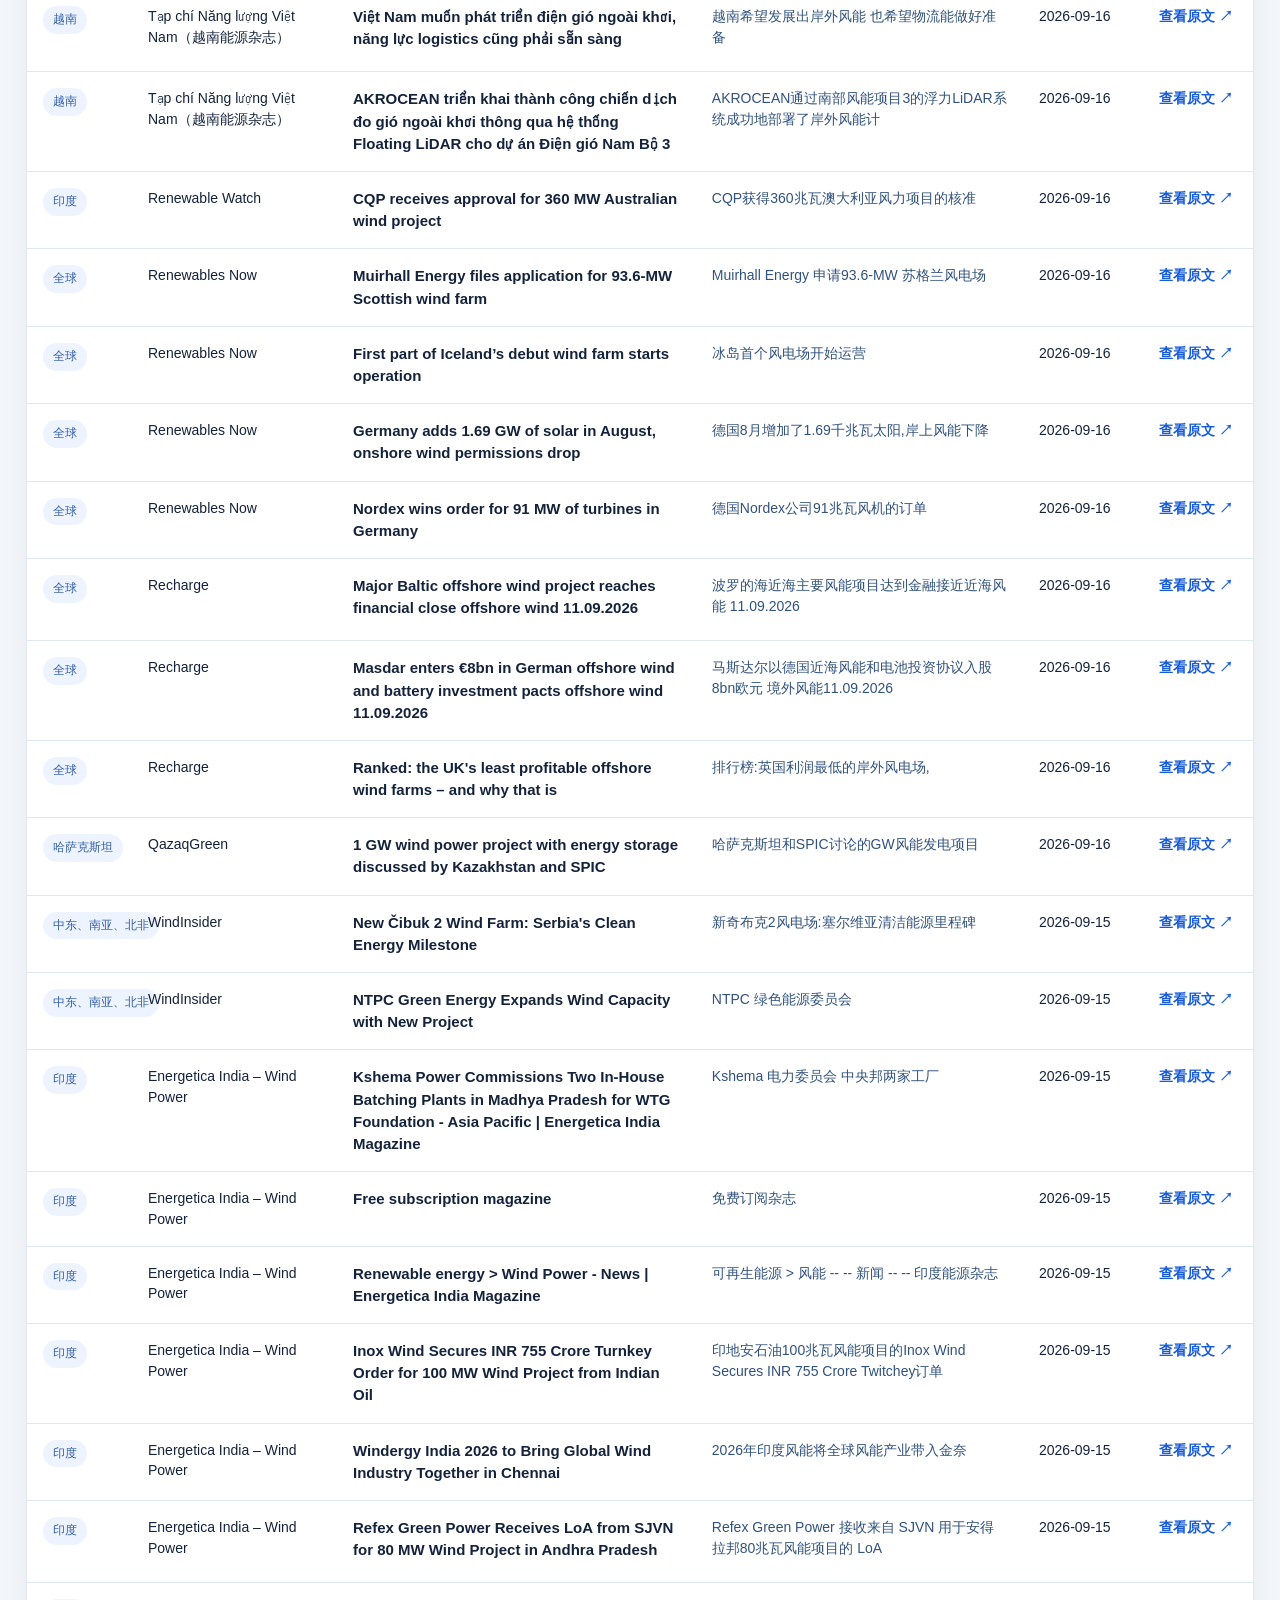
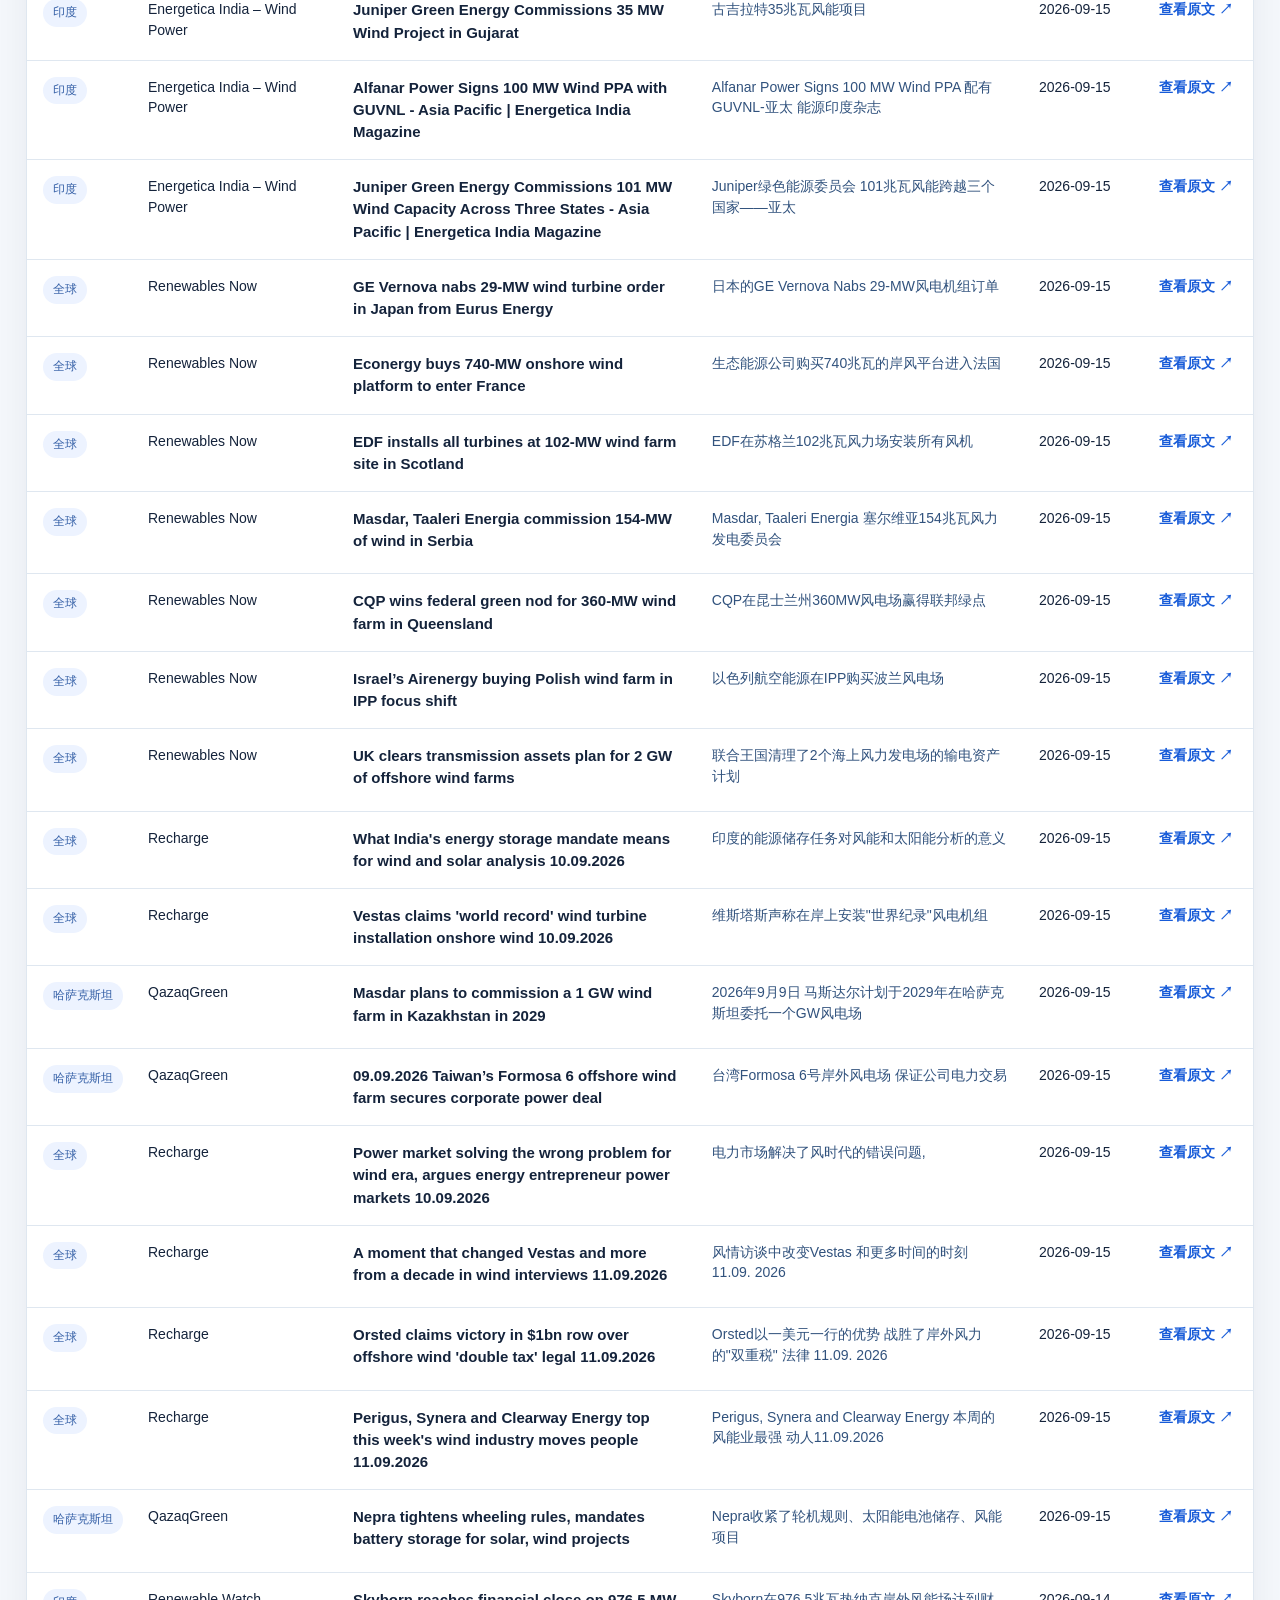
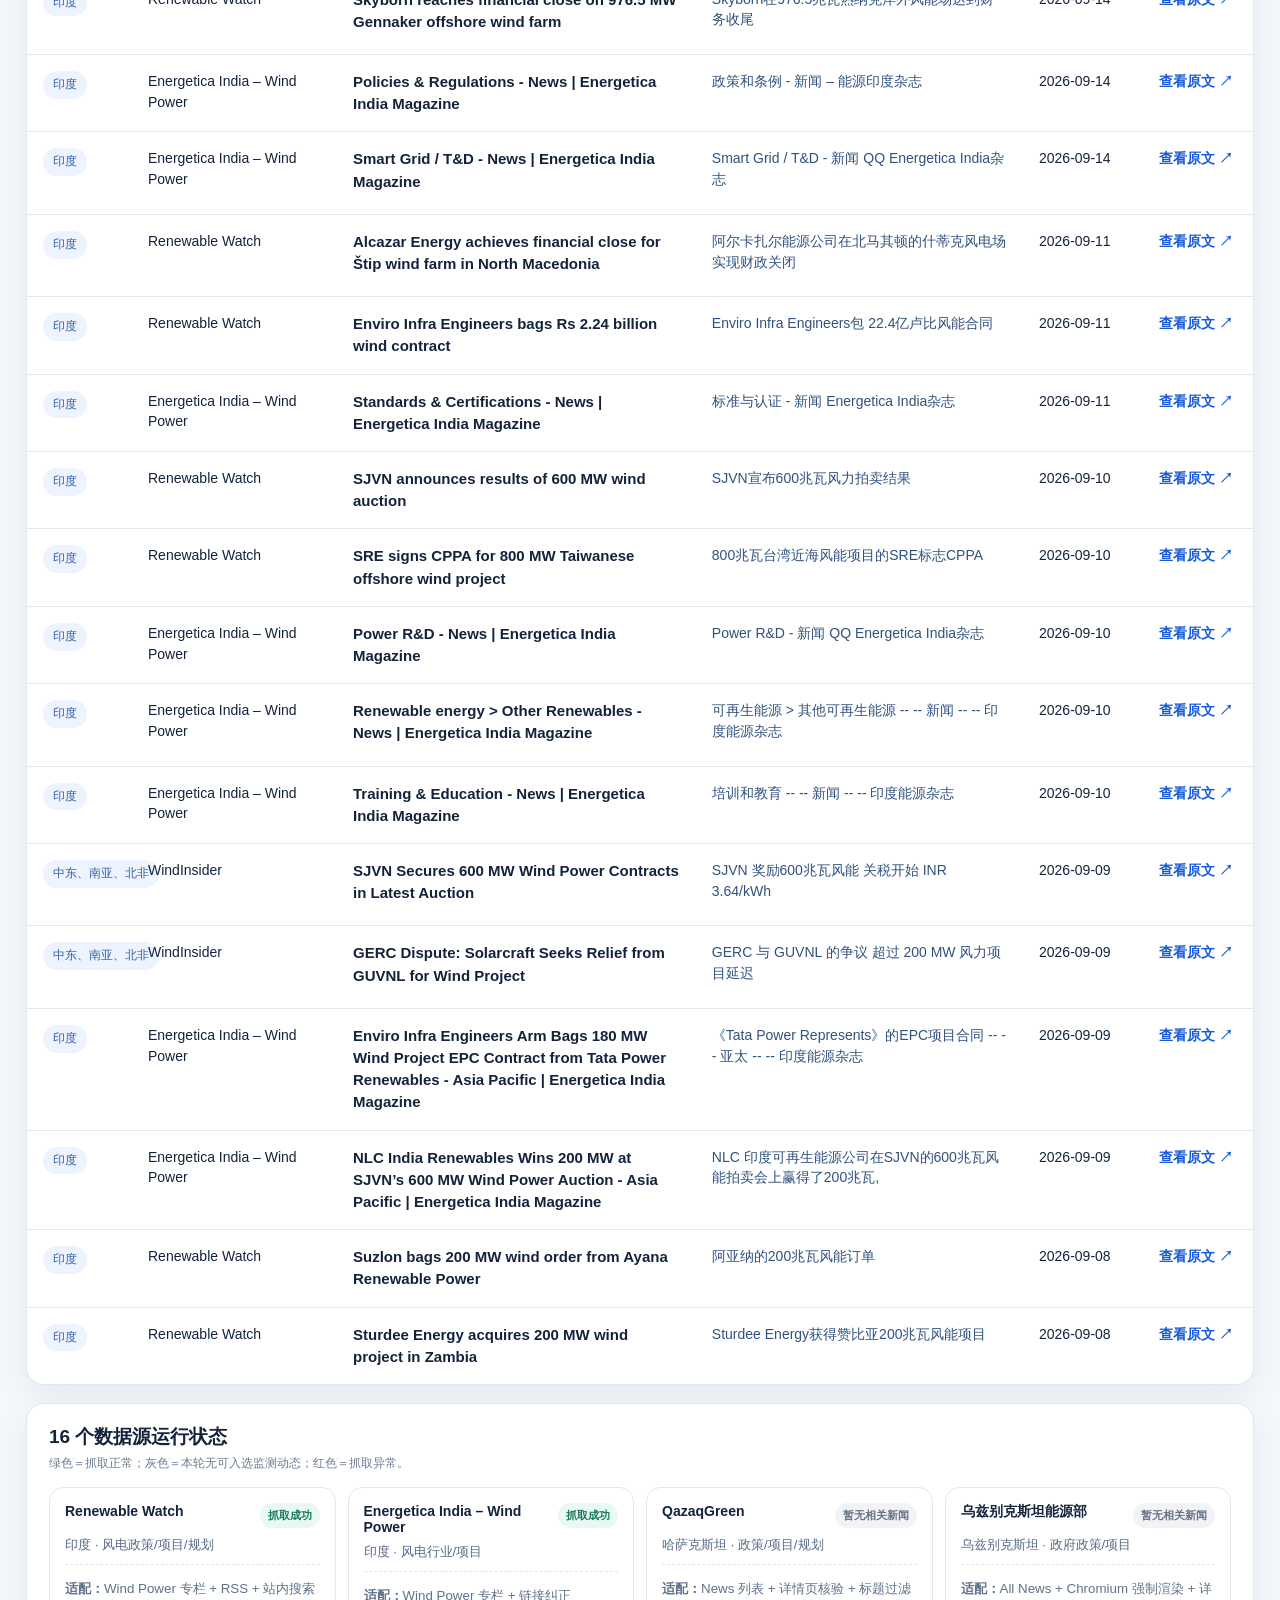
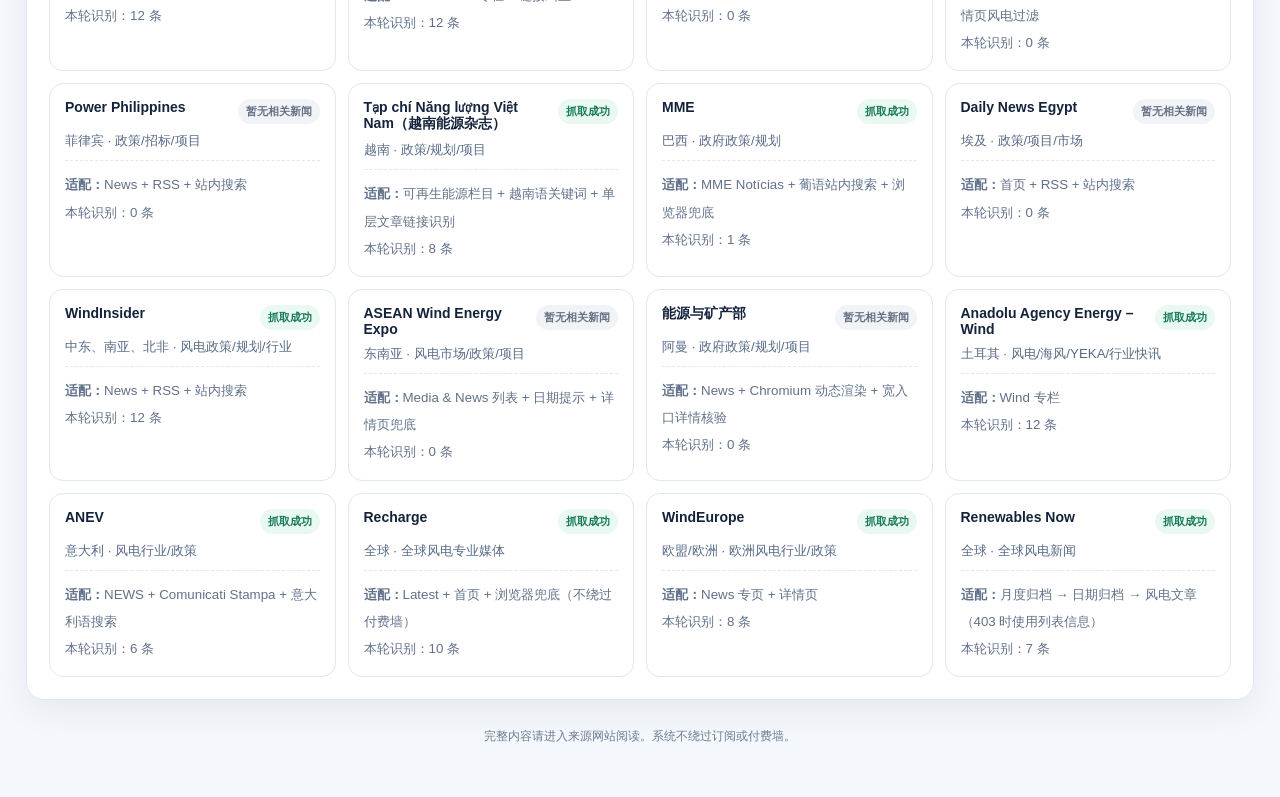
==== commit dffe79d1: "Add files via upload" ====
--- a/site/index.html
+++ b/site/index.html
@@ -3,7 +3,7 @@
 <head>
   <meta charset="utf-8">
   <meta name="viewport" content="width=device-width,initial-scale=1">
-  <meta name="description" content="海外风电动态监测：16个海外信息源，每日自动更新。">
+  <meta name="description" content="海外风电战略动态监测：政策、招标、竞对、电网与审批。">
   <title>海外风电动态监测</title>
   <link rel="stylesheet" href="./static/styles.css">
 </head>
@@ -11,9 +11,9 @@
 <div class="shell">
   <header class="hero">
     <div>
-      <div class="eyebrow">GLOBAL WIND INTELLIGENCE · GITHUB V4.4</div>
+      <div class="eyebrow">GLOBAL WIND INTELLIGENCE · V4.6</div>
       <h1>海外风电动态监测</h1>
-      <p>16 个海外信息源 · 每日自动抓取 · 原标题 + 中文标题 · 新闻详情页直达</p>
+      <p>战略监测：竞对资讯 · 招标采购 · 市场机制 · 电网建设 · 宏观政策 · 审批政策</p>
     </div>
     <div class="hero-right">
       <div class="online-pill"><span class="dot"></span>公开网页</div>
@@ -22,15 +22,16 @@
   </header>
 
   <section class="kpis">
-    <article><span>近 7 日动态</span><strong id="weekCount">0</strong></article>
+    <article><span>近 7 日监测动态</span><strong id="weekCount">0</strong></article>
     <article><span>抓取成功</span><strong class="good" id="successCount">0</strong></article>
     <article><span>暂无相关新闻</span><strong class="quiet" id="noNewsCount">0</strong></article>
     <article><span>抓取异常</span><strong class="bad" id="errorCount">0</strong></article>
-    <article><span>历史记录</span><strong id="totalCount">0</strong></article>
+    <article><span>战略监测库</span><strong id="totalCount">0</strong></article>
   </section>
 
   <section class="toolbar">
     <input id="searchInput" type="search" placeholder="搜索标题、中文翻译、来源、国家/地区…">
+    <select id="tagFilter"><option value="">全部标签</option></select>
     <select id="countryFilter"><option value="">全部国家/地区</option></select>
     <select id="sourceFilter"><option value="">全部来源</option></select>
     <select id="daysFilter">
@@ -44,18 +45,33 @@
   </section>
 
   <section class="notice">
-    <strong>自动更新：</strong>GitHub 每天自动执行一次抓取。中文标题使用离线翻译模型，不再调用 Google 翻译接口；同时严格过滤太阳能、电池等非风电内容。
+    <strong>筛选逻辑：</strong>抓取完成后先做“风电强相关 + 战略价值”双重筛选，只保留六类监测动态；太阳能/储能等弱相关内容、栏目标题、采访/活动等低价值信息会在发布前剔除。
+  </section>
+
+  <section class="panel focus-panel">
+    <div class="panel-head focus-head">
+      <div>
+        <div class="focus-heading-row">
+          <h2>本周重点动态</h2>
+          <span class="auto-badge">每日自动精选</span>
+        </div>
+        <p id="focusInfo">正在读取本周重点动态…</p>
+      </div>
+      <div id="focusFilters" class="focus-filters"></div>
+    </div>
+    <div id="focusList" class="focus-list"></div>
+    <div id="focusEmpty" class="empty hidden">本周暂无达到重点标准的动态。</div>
+    <div class="focus-note">重点排序优先考虑：市场机制/宏观政策、重大招标、审批节点、电网建设和竞对海外项目动态；宁缺毋滥。</div>
   </section>
 
   <section class="panel">
     <div class="panel-head">
       <div>
-        <h2>最新风电动态</h2>
+        <h2>最新战略监测动态</h2>
         <p id="resultInfo">正在读取新闻…</p>
       </div>
-      <div class="legend">“查看原文”只使用通过校验的新闻详情页链接。</div>
+      <div class="legend">标签支持多选归类；“查看原文”只使用新闻详情页链接。</div>
     </div>
-
     <div class="table-wrap">
       <table class="news-table">
         <thead>
@@ -63,7 +79,7 @@
             <th class="col-country">国家/地区</th>
             <th class="col-source">来源</th>
             <th class="col-title">标题</th>
-            <th class="col-translation">中文翻译</th>
+            <th class="col-translation">中文翻译 / 标签</th>
             <th class="col-date">发布日期</th>
             <th class="col-link">原文</th>
           </tr>
@@ -71,20 +87,20 @@
         <tbody id="newsTableBody"></tbody>
       </table>
     </div>
-    <div id="emptyState" class="empty hidden">当前筛选条件下没有新闻。</div>
+    <div id="emptyState" class="empty hidden">当前筛选条件下没有符合战略监测标准的新闻。</div>
   </section>
 
   <section class="panel">
     <div class="panel-head">
       <div>
         <h2>16 个数据源运行状态</h2>
-        <p>绿色＝本轮识别到风电动态；灰色＝站点可访问但本轮无符合条件内容；红色＝抓取异常。</p>
+        <p>绿色＝抓取正常；灰色＝本轮无可入选监测动态；红色＝抓取异常。</p>
       </div>
     </div>
     <div id="sourceGrid" class="source-grid"></div>
   </section>
 
-  <footer>网页仅展示标题、发布日期和原文入口；完整内容请进入来源网站阅读。系统不绕过订阅或付费墙。</footer>
+  <footer>完整内容请进入来源网站阅读。系统不绕过订阅或付费墙。</footer>
 </div>
 <script src="./static/app.js"></script>
 </body>
--- a/site/static/styles.css
+++ b/site/static/styles.css
@@ -4,5 +4,17 @@
 .toolbar{display:grid;grid-template-columns:2fr 1fr 1.2fr .8fr auto;gap:10px;margin:18px 0}.toolbar input,.toolbar select{border:1px solid var(--line);background:#fff;border-radius:11px;padding:11px 12px;outline:none;color:var(--ink);width:100%}.toolbar input:focus,.toolbar select:focus{border-color:#8fa9ea;box-shadow:0 0 0 3px rgba(36,87,214,.08)}.export-btn{display:flex;align-items:center;justify-content:center;border-radius:11px;padding:11px 16px;background:#eaf0ff;color:#173b8f;font-weight:750;text-decoration:none;white-space:nowrap}.notice{background:#fff9e9;border:1px solid #f3dfaa;color:#6f571b;padding:12px 15px;border-radius:13px;font-size:13px;line-height:1.6;margin-bottom:18px}
 .panel{background:#fff;border:1px solid var(--line);border-radius:18px;box-shadow:var(--shadow);margin-bottom:18px;overflow:hidden}.panel-head{display:flex;justify-content:space-between;align-items:flex-end;gap:18px;padding:20px 22px 15px}.panel-head h2{margin:0 0 5px;font-size:19px}.panel-head p,.legend{margin:0;color:var(--muted);font-size:12px}.table-wrap{width:100%;overflow-x:auto;border-top:1px solid var(--line)}.news-table{width:100%;border-collapse:collapse;table-layout:fixed;min-width:1180px}.news-table th{background:#f7f9fc;color:#526179;font-size:12px;text-align:left;font-weight:700;padding:14px 16px;border-bottom:1px solid var(--line)}.news-table td{padding:16px;border-bottom:1px solid var(--line);vertical-align:top;font-size:14px;line-height:1.48}.news-table tbody tr:hover{background:#fbfcff}.news-table tbody tr:last-child td{border-bottom:none}.col-country{width:105px}.col-source{width:205px}.col-title{width:34%}.col-translation{width:31%}.col-date{width:120px}.col-link{width:110px}.country-badge{display:inline-flex;padding:5px 10px;border-radius:999px;background:#edf3ff;color:#3560a7;font-size:12px;white-space:nowrap}.source-cell{font-weight:500}.title-cell{font-weight:700;font-size:15px!important}.translation-cell{color:#31527d}.translation-empty{color:#a3adbb}.date-cell{white-space:nowrap}.open-link{color:var(--blue);font-weight:700;text-decoration:none;white-space:nowrap}.open-link:hover{text-decoration:underline}.empty{padding:30px;text-align:center;color:var(--muted);border-top:1px solid var(--line)}.hidden{display:none!important}
 .source-grid{display:grid;grid-template-columns:repeat(4,1fr);gap:12px;padding:0 22px 22px}.source-card{border:1px solid var(--line);border-radius:14px;padding:15px;background:#fff;min-height:150px}.source-top{display:flex;justify-content:space-between;gap:10px;align-items:flex-start;margin-bottom:7px}.source-top strong{font-size:14px}.source-card>small{color:#586b87}.adapter{border-top:1px dashed var(--line);margin-top:10px;padding-top:9px;color:#61718a;line-height:1.7}.state{font-size:11px;font-weight:700;padding:5px 8px;border-radius:999px;white-space:nowrap}.state.success{color:var(--green);background:var(--greenbg)}.state.no_news,.state.pending{color:var(--gray);background:var(--graybg)}.state.error{color:var(--red);background:var(--redbg)}.bad-text{color:var(--red)}footer{color:var(--muted);font-size:12px;text-align:center;padding:10px 0 26px}
-@media(max-width:1050px){.kpis{grid-template-columns:repeat(2,1fr)}.toolbar{grid-template-columns:1fr 1fr}.source-grid{grid-template-columns:repeat(2,1fr)}.hero{align-items:flex-start;flex-direction:column}.hero-right{align-items:flex-start}}
-@media(max-width:640px){.shell{padding:12px}.hero{padding:22px}.hero h1{font-size:27px}.kpis{grid-template-columns:1fr 1fr}.toolbar{grid-template-columns:1fr}.source-grid{grid-template-columns:1fr;padding:0 14px 14px}.panel-head{padding:16px;align-items:flex-start;flex-direction:column}.legend{display:none}}
+
+/* V4.5 本周重点动态 */
+.focus-panel{border-color:#cfdbf3}.focus-head{align-items:flex-start}.focus-heading-row{display:flex;align-items:center;gap:10px;flex-wrap:wrap}.focus-heading-row h2{margin-bottom:0}.auto-badge{display:inline-flex;align-items:center;border-radius:999px;padding:5px 9px;background:#eaf0ff;color:#234eac;font-size:11px;font-weight:750}.focus-filters{display:flex;gap:7px;flex-wrap:wrap;justify-content:flex-end}.focus-filter{border:1px solid var(--line);background:#fff;color:#526179;border-radius:999px;padding:7px 10px;font-size:12px;cursor:pointer}.focus-filter:hover{border-color:#a9bae3}.focus-filter.active{background:#173f98;color:#fff;border-color:#173f98}.focus-list{border-top:1px solid var(--line)}.focus-item{display:grid;grid-template-columns:54px minmax(0,1fr) 180px;gap:16px;align-items:center;padding:17px 22px;border-bottom:1px solid var(--line)}.focus-item:last-child{border-bottom:none}.focus-item:hover{background:#fbfcff}.focus-rank{font-size:23px;font-weight:800;color:#c3cee0;font-variant-numeric:tabular-nums}.focus-content{min-width:0}.focus-tags{display:flex;gap:6px;flex-wrap:wrap;margin-bottom:7px}.focus-tag{display:inline-flex;padding:4px 8px;border-radius:999px;background:#edf3ff;color:#3560a7;font-size:11px;font-weight:700}.focus-title{display:block;color:var(--ink);font-size:16px;font-weight:800;line-height:1.45;text-decoration:none}.focus-title:hover{color:var(--blue)}.focus-original{color:#63738c;font-size:12px;line-height:1.45;margin-top:4px}.focus-meta{color:#7a879a;font-size:12px;margin-top:7px}.focus-side{display:flex;flex-direction:column;align-items:flex-end;gap:9px;text-align:right}.focus-reason{font-size:11px;line-height:1.55;color:#65758d;background:#f6f8fb;border-radius:9px;padding:6px 8px}.focus-note{border-top:1px dashed var(--line);padding:11px 22px;color:#8290a4;font-size:11px;line-height:1.55;background:#fbfcfe}
+
+@media(max-width:1050px){.kpis{grid-template-columns:repeat(2,1fr)}.toolbar{grid-template-columns:1fr 1fr}.source-grid{grid-template-columns:repeat(2,1fr)}.hero{align-items:flex-start;flex-direction:column}.hero-right{align-items:flex-start}.focus-head{flex-direction:column}.focus-filters{justify-content:flex-start}.focus-item{grid-template-columns:44px minmax(0,1fr)}.focus-side{grid-column:2;align-items:flex-start;text-align:left;flex-direction:row;flex-wrap:wrap;justify-content:space-between}}
+@media(max-width:640px){.shell{padding:12px}.hero{padding:22px}.hero h1{font-size:27px}.kpis{grid-template-columns:1fr 1fr}.toolbar{grid-template-columns:1fr}.source-grid{grid-template-columns:1fr;padding:0 14px 14px}.panel-head{padding:16px;align-items:flex-start;flex-direction:column}.legend{display:none}.focus-item{padding:15px 16px;grid-template-columns:34px minmax(0,1fr);gap:10px}.focus-rank{font-size:17px}.focus-title{font-size:15px}.focus-side{grid-column:2}.focus-note{padding:10px 16px}}
+
+/* V4.6 战略监测标签 */
+.toolbar{grid-template-columns:2fr .9fr 1fr 1.15fr .8fr auto}
+.tag-row{display:flex;flex-wrap:wrap;gap:5px;margin-top:8px}
+.tag-chip{display:inline-flex;align-items:center;padding:4px 7px;border-radius:999px;background:#eef3ff;color:#3159a4;font-size:10px;font-weight:750;white-space:nowrap}
+.tag-chip:nth-child(2n){background:#eef8f4;color:#2d6b56}
+.tag-chip:nth-child(3n){background:#fff5e8;color:#8a5b12}
+.focus-tag-row{margin-top:0;margin-bottom:7px}
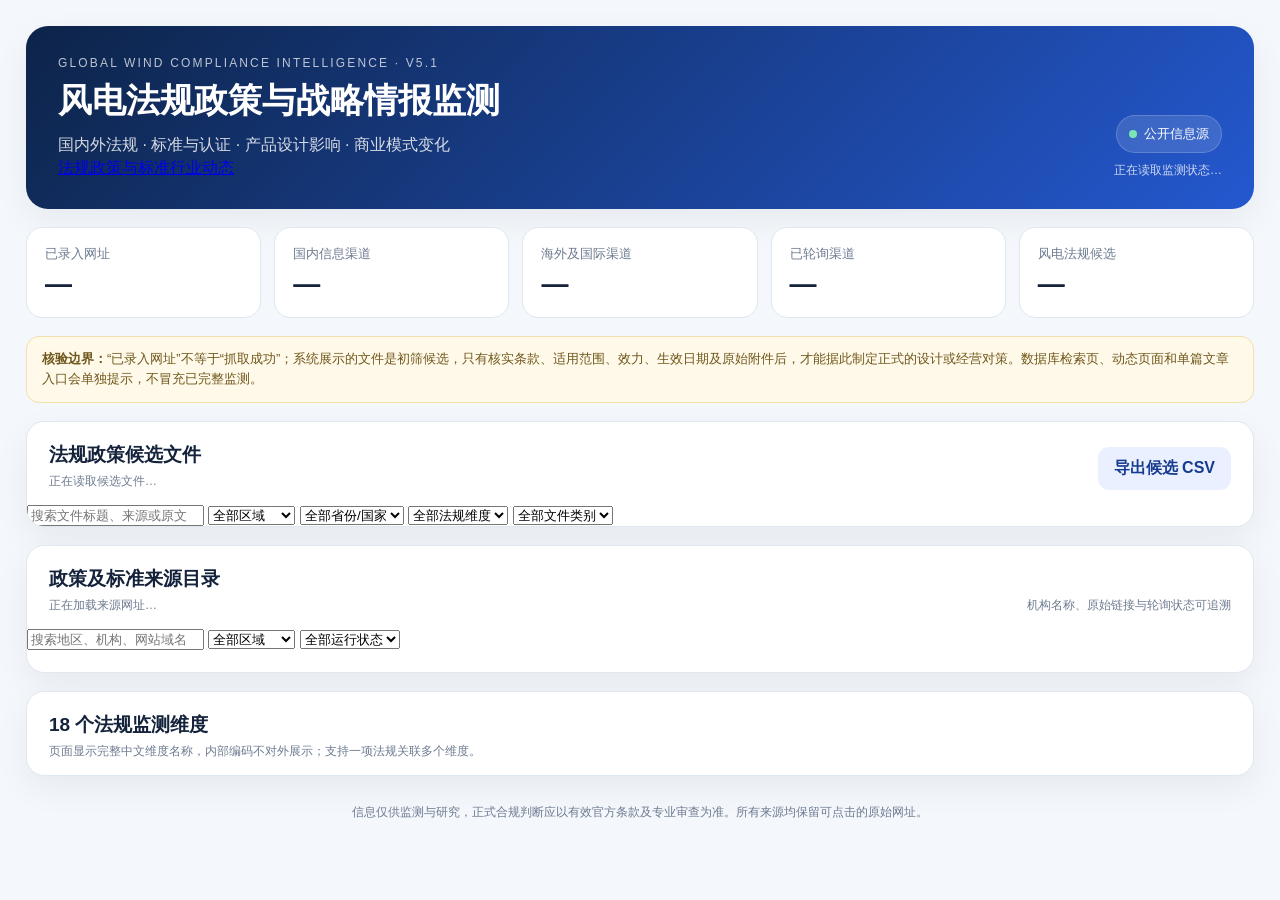
==== commit a056b882: "Add files via upload" ====
--- a/site/index.html
+++ b/site/index.html
@@ -1,107 +1,58 @@
 <!doctype html>
 <html lang="zh-CN">
 <head>
-  <meta charset="utf-8">
-  <meta name="viewport" content="width=device-width,initial-scale=1">
-  <meta name="description" content="海外风电战略动态监测：政策、招标、竞对、电网与审批。">
-  <title>海外风电动态监测</title>
-  <link rel="stylesheet" href="./static/styles.css">
+<meta charset="utf-8">
+<meta name="viewport" content="width=device-width, initial-scale=1">
+<meta name="description" content="全球风电法规政策与标准候选检索、来源运行状态及待核验事项。">
+<title>风电法规政策与战略情报监测 · V5</title>
+<link rel="stylesheet" href="./static/styles.css">
 </head>
 <body>
-<div class="shell">
-  <header class="hero">
-    <div>
-      <div class="eyebrow">GLOBAL WIND INTELLIGENCE · V4.6</div>
-      <h1>海外风电动态监测</h1>
-      <p>战略监测：竞对资讯 · 招标采购 · 市场机制 · 电网建设 · 宏观政策 · 审批政策</p>
-    </div>
-    <div class="hero-right">
-      <div class="online-pill"><span class="dot"></span>公开网页</div>
-      <div id="lastRun" class="last-run">正在读取更新时间…</div>
-    </div>
-  </header>
-
-  <section class="kpis">
-    <article><span>近 7 日监测动态</span><strong id="weekCount">0</strong></article>
-    <article><span>抓取成功</span><strong class="good" id="successCount">0</strong></article>
-    <article><span>暂无相关新闻</span><strong class="quiet" id="noNewsCount">0</strong></article>
-    <article><span>抓取异常</span><strong class="bad" id="errorCount">0</strong></article>
-    <article><span>战略监测库</span><strong id="totalCount">0</strong></article>
-  </section>
-
-  <section class="toolbar">
-    <input id="searchInput" type="search" placeholder="搜索标题、中文翻译、来源、国家/地区…">
-    <select id="tagFilter"><option value="">全部标签</option></select>
-    <select id="countryFilter"><option value="">全部国家/地区</option></select>
-    <select id="sourceFilter"><option value="">全部来源</option></select>
-    <select id="daysFilter">
-      <option value="7">近 7 日</option>
-      <option value="30">近 30 日</option>
-      <option value="90" selected>近 90 日</option>
-      <option value="365">近 1 年</option>
-      <option value="9999">全部历史</option>
-    </select>
-    <a class="export-btn" href="./data/wind_news.csv" download>导出 CSV</a>
-  </section>
-
-  <section class="notice">
-    <strong>筛选逻辑：</strong>抓取完成后先做“风电强相关 + 战略价值”双重筛选，只保留六类监测动态；太阳能/储能等弱相关内容、栏目标题、采访/活动等低价值信息会在发布前剔除。
-  </section>
-
-  <section class="panel focus-panel">
-    <div class="panel-head focus-head">
-      <div>
-        <div class="focus-heading-row">
-          <h2>本周重点动态</h2>
-          <span class="auto-badge">每日自动精选</span>
-        </div>
-        <p id="focusInfo">正在读取本周重点动态…</p>
-      </div>
-      <div id="focusFilters" class="focus-filters"></div>
-    </div>
-    <div id="focusList" class="focus-list"></div>
-    <div id="focusEmpty" class="empty hidden">本周暂无达到重点标准的动态。</div>
-    <div class="focus-note">重点排序优先考虑：市场机制/宏观政策、重大招标、审批节点、电网建设和竞对海外项目动态；宁缺毋滥。</div>
-  </section>
-
-  <section class="panel">
-    <div class="panel-head">
-      <div>
-        <h2>最新战略监测动态</h2>
-        <p id="resultInfo">正在读取新闻…</p>
-      </div>
-      <div class="legend">标签支持多选归类；“查看原文”只使用新闻详情页链接。</div>
-    </div>
-    <div class="table-wrap">
-      <table class="news-table">
-        <thead>
-          <tr>
-            <th class="col-country">国家/地区</th>
-            <th class="col-source">来源</th>
-            <th class="col-title">标题</th>
-            <th class="col-translation">中文翻译 / 标签</th>
-            <th class="col-date">发布日期</th>
-            <th class="col-link">原文</th>
-          </tr>
-        </thead>
-        <tbody id="newsTableBody"></tbody>
-      </table>
-    </div>
-    <div id="emptyState" class="empty hidden">当前筛选条件下没有符合战略监测标准的新闻。</div>
-  </section>
-
-  <section class="panel">
-    <div class="panel-head">
-      <div>
-        <h2>16 个数据源运行状态</h2>
-        <p>绿色＝抓取正常；灰色＝本轮无可入选监测动态；红色＝抓取异常。</p>
-      </div>
-    </div>
-    <div id="sourceGrid" class="source-grid"></div>
-  </section>
-
-  <footer>完整内容请进入来源网站阅读。系统不绕过订阅或付费墙。</footer>
+<div class="shell policy-shell">
+<header class="hero policy-hero">
+ <div><div class="eyebrow">GLOBAL WIND COMPLIANCE INTELLIGENCE · V5.1</div>
+ <h1>风电法规政策与战略情报监测</h1>
+ <p>国内外法规 · 标准与认证 · 产品设计影响 · 商业模式变化</p>
+ <nav class="main-nav" aria-label="主导航"><a class="selected" href="./index.html">法规政策与标准</a><a href="./news.html">行业动态</a></nav>
+ </div>
+ <div class="hero-right"><div class="online-pill"><span class="dot"></span>公开信息源</div><div id="policyUpdatedAt" class="last-run">正在读取监测状态…</div></div>
+</header>
+<section class="kpis policy-kpis" aria-label="来源和候选政策统计">
+ <article><span>已录入网址</span><strong id="sourceTotal">—</strong></article>
+ <article><span>国内信息渠道</span><strong id="cnSourceCount">—</strong></article>
+ <article><span>海外及国际渠道</span><strong id="intlSourceCount">—</strong></article>
+ <article><span>已轮询渠道</span><strong id="checkedSourceCount">—</strong></article>
+ <article><span>风电法规候选</span><strong id="policyCount">—</strong></article>
+</section>
+<section class="notice policy-notice"><strong>核验边界：</strong>“已录入网址”不等于“抓取成功”；系统展示的文件是初筛候选，只有核实条款、适用范围、效力、生效日期及原始附件后，才能据此制定正式的设计或经营对策。数据库检索页、动态页面和单篇文章入口会单独提示，不冒充已完整监测。</section>
+<section class="panel">
+ <div class="panel-head"><div><h2>法规政策候选文件</h2><p id="policySummary">正在读取候选文件…</p></div><a class="export-btn" href="./data/policies.csv" download>导出候选 CSV</a></div>
+ <div class="policy-toolbar">
+  <input id="policySearch" type="search" aria-label="搜索法规标题和来源" placeholder="搜索文件标题、来源或原文摘录…">
+  <select id="policyRegion" aria-label="区域"><option value="">全部区域</option><option value="中国">中国</option><option value="海外/国际">海外及国际</option></select>
+  <select id="policyProvince" aria-label="省份国家"><option value="">全部省份/国家</option></select>
+  <select id="policyDimension" aria-label="法规维度"><option value="">全部法规维度</option></select>
+  <select id="policyType" aria-label="文件类别"><option value="">全部文件类别</option></select>
+ </div>
+ <div id="policyList" class="policy-list"></div>
+ <div id="policyEmpty" class="empty hidden">当前没有符合条件的法规候选。首次运行前这里为空；未通过风电关联核验的跨行业文件也不会直接进入正式展示。</div>
+</section>
+<section class="panel">
+ <div class="panel-head"><div><h2>政策及标准来源目录</h2><p id="sourcesSummary">正在加载来源网址…</p></div><span class="legend">机构名称、原始链接与轮询状态可追溯</span></div>
+ <div class="policy-toolbar source-toolbar">
+  <input id="sourceSearch" type="search" aria-label="搜索机构名称和网址" placeholder="搜索地区、机构、网站域名…">
+  <select id="sourceRegion" aria-label="按地区筛选来源"><option value="">全部区域</option><option value="中国">中国</option><option value="海外/国际">海外及国际</option></select>
+  <select id="sourceStatusFilter" aria-label="按运行状态筛选"><option value="">全部运行状态</option><option value="not_checked">尚未轮询</option><option value="ok">本轮已读取</option><option value="needs_adapter">需专用适配</option><option value="error">读取异常</option></select>
+ </div>
+ <div id="policySourceGrid" class="source-grid policy-source-grid"></div>
+ <div id="sourceEmpty" class="empty hidden">没有匹配的来源。</div>
+</section>
+<section class="panel">
+ <div class="panel-head"><div><h2>18 个法规监测维度</h2><p>页面显示完整中文维度名称，内部编码不对外展示；支持一项法规关联多个维度。</p></div></div>
+ <div id="dimensionsGrid" class="dimension-grid"></div>
+</section>
+<footer>信息仅供监测与研究，正式合规判断应以有效官方条款及专业审查为准。所有来源均保留可点击的原始网址。</footer>
 </div>
-<script src="./static/app.js"></script>
+<script src="./static/policy.js"></script>
 </body>
 </html>
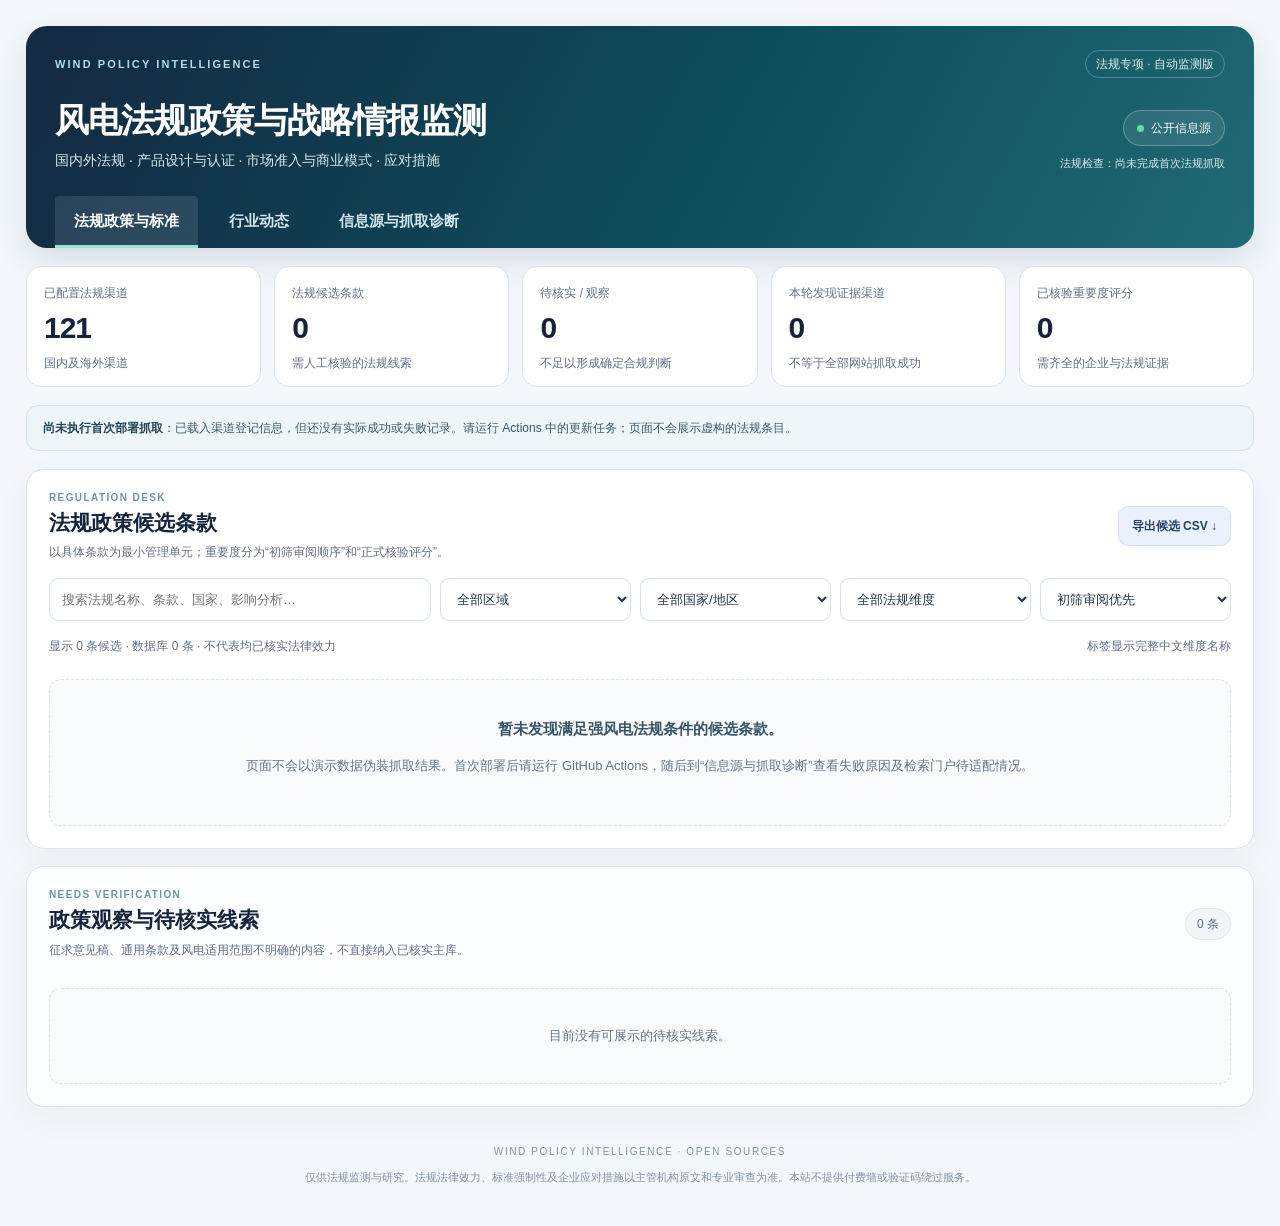
==== commit c9fcbd10: "Add files via upload" ====
--- a/site/index.html
+++ b/site/index.html
@@ -1,58 +1,76 @@
 <!doctype html>
 <html lang="zh-CN">
 <head>
-<meta charset="utf-8">
-<meta name="viewport" content="width=device-width, initial-scale=1">
-<meta name="description" content="全球风电法规政策与标准候选检索、来源运行状态及待核验事项。">
-<title>风电法规政策与战略情报监测 · V5</title>
-<link rel="stylesheet" href="./static/styles.css">
+  <meta charset="utf-8">
+  <meta name="viewport" content="width=device-width, initial-scale=1">
+  <meta name="description" content="国内外风电法规政策、标准与行业动态监测：条款证据、设计影响、商业模式及采集状态。">
+  <meta name="color-scheme" content="light">
+  <title>风电法规政策与战略情报监测 · Wind Policy Intelligence</title>
+  <link rel="stylesheet" href="./static/styles.css">
 </head>
 <body>
-<div class="shell policy-shell">
-<header class="hero policy-hero">
- <div><div class="eyebrow">GLOBAL WIND COMPLIANCE INTELLIGENCE · V5.1</div>
- <h1>风电法规政策与战略情报监测</h1>
- <p>国内外法规 · 标准与认证 · 产品设计影响 · 商业模式变化</p>
- <nav class="main-nav" aria-label="主导航"><a class="selected" href="./index.html">法规政策与标准</a><a href="./news.html">行业动态</a></nav>
- </div>
- <div class="hero-right"><div class="online-pill"><span class="dot"></span>公开信息源</div><div id="policyUpdatedAt" class="last-run">正在读取监测状态…</div></div>
-</header>
-<section class="kpis policy-kpis" aria-label="来源和候选政策统计">
- <article><span>已录入网址</span><strong id="sourceTotal">—</strong></article>
- <article><span>国内信息渠道</span><strong id="cnSourceCount">—</strong></article>
- <article><span>海外及国际渠道</span><strong id="intlSourceCount">—</strong></article>
- <article><span>已轮询渠道</span><strong id="checkedSourceCount">—</strong></article>
- <article><span>风电法规候选</span><strong id="policyCount">—</strong></article>
-</section>
-<section class="notice policy-notice"><strong>核验边界：</strong>“已录入网址”不等于“抓取成功”；系统展示的文件是初筛候选，只有核实条款、适用范围、效力、生效日期及原始附件后，才能据此制定正式的设计或经营对策。数据库检索页、动态页面和单篇文章入口会单独提示，不冒充已完整监测。</section>
-<section class="panel">
- <div class="panel-head"><div><h2>法规政策候选文件</h2><p id="policySummary">正在读取候选文件…</p></div><a class="export-btn" href="./data/policies.csv" download>导出候选 CSV</a></div>
- <div class="policy-toolbar">
-  <input id="policySearch" type="search" aria-label="搜索法规标题和来源" placeholder="搜索文件标题、来源或原文摘录…">
-  <select id="policyRegion" aria-label="区域"><option value="">全部区域</option><option value="中国">中国</option><option value="海外/国际">海外及国际</option></select>
-  <select id="policyProvince" aria-label="省份国家"><option value="">全部省份/国家</option></select>
-  <select id="policyDimension" aria-label="法规维度"><option value="">全部法规维度</option></select>
-  <select id="policyType" aria-label="文件类别"><option value="">全部文件类别</option></select>
- </div>
- <div id="policyList" class="policy-list"></div>
- <div id="policyEmpty" class="empty hidden">当前没有符合条件的法规候选。首次运行前这里为空；未通过风电关联核验的跨行业文件也不会直接进入正式展示。</div>
-</section>
-<section class="panel">
- <div class="panel-head"><div><h2>政策及标准来源目录</h2><p id="sourcesSummary">正在加载来源网址…</p></div><span class="legend">机构名称、原始链接与轮询状态可追溯</span></div>
- <div class="policy-toolbar source-toolbar">
-  <input id="sourceSearch" type="search" aria-label="搜索机构名称和网址" placeholder="搜索地区、机构、网站域名…">
-  <select id="sourceRegion" aria-label="按地区筛选来源"><option value="">全部区域</option><option value="中国">中国</option><option value="海外/国际">海外及国际</option></select>
-  <select id="sourceStatusFilter" aria-label="按运行状态筛选"><option value="">全部运行状态</option><option value="not_checked">尚未轮询</option><option value="ok">本轮已读取</option><option value="needs_adapter">需专用适配</option><option value="error">读取异常</option></select>
- </div>
- <div id="policySourceGrid" class="source-grid policy-source-grid"></div>
- <div id="sourceEmpty" class="empty hidden">没有匹配的来源。</div>
-</section>
-<section class="panel">
- <div class="panel-head"><div><h2>18 个法规监测维度</h2><p>页面显示完整中文维度名称，内部编码不对外展示；支持一项法规关联多个维度。</p></div></div>
- <div id="dimensionsGrid" class="dimension-grid"></div>
-</section>
-<footer>信息仅供监测与研究，正式合规判断应以有效官方条款及专业审查为准。所有来源均保留可点击的原始网址。</footer>
+<div class="container">
+  <header class="hero">
+    <div class="hero-top"><span class="eyebrow">WIND POLICY INTELLIGENCE</span><span class="edition">法规专项 · 自动监测版</span></div>
+    <div class="hero-main"><div><h1>风电法规政策与战略情报监测</h1>
+      <p>国内外法规 · 产品设计与认证 · 市场准入与商业模式 · 应对措施</p>
+    </div><div class="hero-status"><span><i class="small-dot"></i> 公开信息源</span><small id="lastUpdate">等待读取运行记录…</small></div></div>
+    <nav class="tabbar" aria-label="信息类别">
+      <button id="tabPolicy" class="tab active" type="button" aria-selected="true">法规政策与标准</button>
+      <button id="tabIndustry" class="tab" type="button" aria-selected="false">行业动态</button>
+      <button id="tabSource" class="tab" type="button" aria-selected="false">信息源与抓取诊断</button>
+    </nav>
+  </header>
+  <main>
+    <section class="stats" aria-label="监测概况">
+      <article class="stat"><span>已配置法规渠道</span><strong id="sourceCount">—</strong><small>国内及海外渠道</small></article>
+      <article class="stat"><span>法规候选条款</span><strong id="candidateCount">—</strong><small>需人工核验的法规线索</small></article>
+      <article class="stat"><span>待核实 / 观察</span><strong id="reviewCount">—</strong><small>不足以形成确定合规判断</small></article>
+      <article class="stat"><span>本轮发现证据渠道</span><strong id="foundSourceCount">—</strong><small>不等于全部网站抓取成功</small></article>
+      <article class="stat"><span>已核验重要度评分</span><strong id="scoredCount">—</strong><small>需齐全的企业与法规证据</small></article>
+    </section>
+
+    <div id="globalNotice" class="notice"><strong>核验边界</strong>：渠道已配置不等于抓取成功；命中的条款属于法规候选。只有核实法律效力、适用主体、具体义务及企业影响后，才能据此形成合规或产品设计决策。</div>
+
+    <section id="policyPanel" class="view">
+      <div class="panel">
+        <div class="panel-head"><div><div class="section-label">REGULATION DESK</div><h2>法规政策候选条款</h2><p>以具体条款为最小管理单元；重要度分为“初筛审阅顺序”和“正式核验评分”。</p></div><button type="button" id="exportPolicy" class="btn muted">导出候选 CSV ↓</button></div>
+        <div class="filters">
+          <input type="search" id="qPolicy" placeholder="搜索法规名称、条款、国家、影响分析…" aria-label="搜索法规">
+          <select id="regionPolicy" aria-label="区域"><option value="">全部区域</option><option>国内</option><option>海外</option></select>
+          <select id="countryPolicy" aria-label="国家"><option value="">全部国家/地区</option></select>
+          <select id="dimensionPolicy" aria-label="法规维度"><option value="">全部法规维度</option></select>
+          <select id="sortPolicy" aria-label="排序"><option value="review">初筛审阅优先</option><option value="score">已核验重要度优先</option><option value="newest">发布日期优先</option></select>
+        </div>
+        <div class="list-topline"><div id="policyCountText">读取法规记录中…</div><span>标签显示完整中文维度名称</span></div>
+        <div id="policyList" class="cards"></div>
+        <div id="policyEmpty" class="empty hidden"><strong>暂未发现满足强风电法规条件的候选条款。</strong><p>页面不会以演示数据伪装抓取结果。首次部署后请运行 GitHub Actions，随后到“信息源与抓取诊断”查看失败原因及检索门户待适配情况。</p></div>
+      </div>
+      <div class="panel secondary-panel">
+        <div class="panel-head"><div><div class="section-label">NEEDS VERIFICATION</div><h2>政策观察与待核实线索</h2><p>征求意见稿、通用条款及风电适用范围不明确的内容，不直接纳入已核实主库。</p></div><span id="reviewPill" class="count-pill">0 条</span></div>
+        <div id="reviewList" class="review-list"></div>
+        <div id="reviewEmpty" class="empty hidden">目前没有可展示的待核实线索。</div>
+      </div>
+    </section>
+
+    <section id="industryPanel" class="view hidden">
+      <div class="panel"><div class="panel-head"><div><div class="section-label">INDUSTRY WATCH</div><h2>海外行业动态</h2><p>保留原有风电新闻监测和自动精选，不与法规条款混合评分。</p></div><a href="./data/wind_news.csv" download class="btn muted">导出新闻 CSV ↓</a></div>
+        <div class="filters slim"><input id="qNews" type="search" placeholder="搜索中文/外文标题、国家、来源…"><select id="newsTag"><option value="">全部行业标签</option></select></div>
+        <h3 class="small-heading">本周重点动态</h3><div id="focusList" class="news-list"></div><div class="divider"></div>
+        <h3 class="small-heading">最新动态 <span id="newsCountLabel" class="hint"></span></h3><div id="newsList" class="news-list"></div>
+        <div id="newsEmpty" class="empty hidden">暂无符合筛选条件的动态；请查看新闻抓取状态。</div>
+      </div>
+    </section>
+
+    <section id="sourcePanel" class="view hidden">
+      <div class="panel"><div class="panel-head"><div><div class="section-label">SOURCE DIAGNOSTICS</div><h2>网站抓取状态与海外适配</h2><p>逐个网址记录尝试方式、解析页数、候选条款及失败原因；不以“网页能打开”代替“法规抓取成功”。</p></div><span id="sourceSummary" class="count-pill">待运行</span></div>
+        <div class="filters slim"><input id="qSource" type="search" placeholder="搜索来源机构、国家、域名、错误…"><select id="regionSource"><option value="">全部区域</option><option>国内</option><option>海外</option></select><select id="statusSource"><option value="">全部状态</option></select></div>
+        <div id="diagnosticIntro" class="diagnostic-intro"></div><div id="sourceCards" class="sources"></div>
+      </div>
+    </section>
+  </main>
+  <footer><span>WIND POLICY INTELLIGENCE · OPEN SOURCES</span><p>仅供法规监测与研究。法规法律效力、标准强制性及企业应对措施以主管机构原文和专业审查为准。本站不提供付费墙或验证码绕过服务。</p></footer>
 </div>
-<script src="./static/policy.js"></script>
+<script src="./static/app.js" defer></script>
 </body>
 </html>
--- a/site/static/styles.css
+++ b/site/static/styles.css
@@ -1,20 +1,2 @@
-:root{--bg:#f4f7fb;--surface:#fff;--ink:#14233b;--muted:#6d7b90;--line:#dfe7f0;--blue:#175bd8;--green:#147957;--greenbg:#eaf8f2;--gray:#667085;--graybg:#f1f3f6;--red:#c63b34;--redbg:#fff0ef;--shadow:0 12px 34px rgba(16,33,58,.06)}
-*{box-sizing:border-box}body{margin:0;background:var(--bg);color:var(--ink);font-family:Inter,"PingFang SC","Microsoft YaHei",Arial,sans-serif}.shell{max-width:1560px;margin:0 auto;padding:26px}.hero{display:flex;justify-content:space-between;gap:24px;align-items:flex-end;padding:30px 32px;border-radius:22px;background:linear-gradient(135deg,#0d2449,#2458cf);color:#fff;box-shadow:var(--shadow)}.eyebrow{font-size:12px;letter-spacing:.18em;opacity:.72}.hero h1{font-size:34px;margin:8px 0}.hero p{margin:0;opacity:.83;line-height:1.6}.hero-right{display:flex;flex-direction:column;align-items:flex-end;gap:9px}.online-pill{background:rgba(255,255,255,.13);border:1px solid rgba(255,255,255,.18);padding:9px 12px;border-radius:999px;font-size:13px}.dot{display:inline-block;width:8px;height:8px;border-radius:50%;background:#7ce5b8;margin-right:7px}.last-run{font-size:12px;opacity:.78;text-align:right}
-.kpis{display:grid;grid-template-columns:repeat(5,1fr);gap:13px;margin:18px 0}.kpis article{background:#fff;border:1px solid var(--line);border-radius:16px;padding:17px 18px}.kpis span{display:block;color:var(--muted);font-size:13px;margin-bottom:6px}.kpis strong{font-size:27px}.good{color:var(--green)}.bad{color:var(--red)}.quiet{color:var(--gray)}
-.toolbar{display:grid;grid-template-columns:2fr 1fr 1.2fr .8fr auto;gap:10px;margin:18px 0}.toolbar input,.toolbar select{border:1px solid var(--line);background:#fff;border-radius:11px;padding:11px 12px;outline:none;color:var(--ink);width:100%}.toolbar input:focus,.toolbar select:focus{border-color:#8fa9ea;box-shadow:0 0 0 3px rgba(36,87,214,.08)}.export-btn{display:flex;align-items:center;justify-content:center;border-radius:11px;padding:11px 16px;background:#eaf0ff;color:#173b8f;font-weight:750;text-decoration:none;white-space:nowrap}.notice{background:#fff9e9;border:1px solid #f3dfaa;color:#6f571b;padding:12px 15px;border-radius:13px;font-size:13px;line-height:1.6;margin-bottom:18px}
-.panel{background:#fff;border:1px solid var(--line);border-radius:18px;box-shadow:var(--shadow);margin-bottom:18px;overflow:hidden}.panel-head{display:flex;justify-content:space-between;align-items:flex-end;gap:18px;padding:20px 22px 15px}.panel-head h2{margin:0 0 5px;font-size:19px}.panel-head p,.legend{margin:0;color:var(--muted);font-size:12px}.table-wrap{width:100%;overflow-x:auto;border-top:1px solid var(--line)}.news-table{width:100%;border-collapse:collapse;table-layout:fixed;min-width:1180px}.news-table th{background:#f7f9fc;color:#526179;font-size:12px;text-align:left;font-weight:700;padding:14px 16px;border-bottom:1px solid var(--line)}.news-table td{padding:16px;border-bottom:1px solid var(--line);vertical-align:top;font-size:14px;line-height:1.48}.news-table tbody tr:hover{background:#fbfcff}.news-table tbody tr:last-child td{border-bottom:none}.col-country{width:105px}.col-source{width:205px}.col-title{width:34%}.col-translation{width:31%}.col-date{width:120px}.col-link{width:110px}.country-badge{display:inline-flex;padding:5px 10px;border-radius:999px;background:#edf3ff;color:#3560a7;font-size:12px;white-space:nowrap}.source-cell{font-weight:500}.title-cell{font-weight:700;font-size:15px!important}.translation-cell{color:#31527d}.translation-empty{color:#a3adbb}.date-cell{white-space:nowrap}.open-link{color:var(--blue);font-weight:700;text-decoration:none;white-space:nowrap}.open-link:hover{text-decoration:underline}.empty{padding:30px;text-align:center;color:var(--muted);border-top:1px solid var(--line)}.hidden{display:none!important}
-.source-grid{display:grid;grid-template-columns:repeat(4,1fr);gap:12px;padding:0 22px 22px}.source-card{border:1px solid var(--line);border-radius:14px;padding:15px;background:#fff;min-height:150px}.source-top{display:flex;justify-content:space-between;gap:10px;align-items:flex-start;margin-bottom:7px}.source-top strong{font-size:14px}.source-card>small{color:#586b87}.adapter{border-top:1px dashed var(--line);margin-top:10px;padding-top:9px;color:#61718a;line-height:1.7}.state{font-size:11px;font-weight:700;padding:5px 8px;border-radius:999px;white-space:nowrap}.state.success{color:var(--green);background:var(--greenbg)}.state.no_news,.state.pending{color:var(--gray);background:var(--graybg)}.state.error{color:var(--red);background:var(--redbg)}.bad-text{color:var(--red)}footer{color:var(--muted);font-size:12px;text-align:center;padding:10px 0 26px}
-
-/* V4.5 本周重点动态 */
-.focus-panel{border-color:#cfdbf3}.focus-head{align-items:flex-start}.focus-heading-row{display:flex;align-items:center;gap:10px;flex-wrap:wrap}.focus-heading-row h2{margin-bottom:0}.auto-badge{display:inline-flex;align-items:center;border-radius:999px;padding:5px 9px;background:#eaf0ff;color:#234eac;font-size:11px;font-weight:750}.focus-filters{display:flex;gap:7px;flex-wrap:wrap;justify-content:flex-end}.focus-filter{border:1px solid var(--line);background:#fff;color:#526179;border-radius:999px;padding:7px 10px;font-size:12px;cursor:pointer}.focus-filter:hover{border-color:#a9bae3}.focus-filter.active{background:#173f98;color:#fff;border-color:#173f98}.focus-list{border-top:1px solid var(--line)}.focus-item{display:grid;grid-template-columns:54px minmax(0,1fr) 180px;gap:16px;align-items:center;padding:17px 22px;border-bottom:1px solid var(--line)}.focus-item:last-child{border-bottom:none}.focus-item:hover{background:#fbfcff}.focus-rank{font-size:23px;font-weight:800;color:#c3cee0;font-variant-numeric:tabular-nums}.focus-content{min-width:0}.focus-tags{display:flex;gap:6px;flex-wrap:wrap;margin-bottom:7px}.focus-tag{display:inline-flex;padding:4px 8px;border-radius:999px;background:#edf3ff;color:#3560a7;font-size:11px;font-weight:700}.focus-title{display:block;color:var(--ink);font-size:16px;font-weight:800;line-height:1.45;text-decoration:none}.focus-title:hover{color:var(--blue)}.focus-original{color:#63738c;font-size:12px;line-height:1.45;margin-top:4px}.focus-meta{color:#7a879a;font-size:12px;margin-top:7px}.focus-side{display:flex;flex-direction:column;align-items:flex-end;gap:9px;text-align:right}.focus-reason{font-size:11px;line-height:1.55;color:#65758d;background:#f6f8fb;border-radius:9px;padding:6px 8px}.focus-note{border-top:1px dashed var(--line);padding:11px 22px;color:#8290a4;font-size:11px;line-height:1.55;background:#fbfcfe}
-
-@media(max-width:1050px){.kpis{grid-template-columns:repeat(2,1fr)}.toolbar{grid-template-columns:1fr 1fr}.source-grid{grid-template-columns:repeat(2,1fr)}.hero{align-items:flex-start;flex-direction:column}.hero-right{align-items:flex-start}.focus-head{flex-direction:column}.focus-filters{justify-content:flex-start}.focus-item{grid-template-columns:44px minmax(0,1fr)}.focus-side{grid-column:2;align-items:flex-start;text-align:left;flex-direction:row;flex-wrap:wrap;justify-content:space-between}}
-@media(max-width:640px){.shell{padding:12px}.hero{padding:22px}.hero h1{font-size:27px}.kpis{grid-template-columns:1fr 1fr}.toolbar{grid-template-columns:1fr}.source-grid{grid-template-columns:1fr;padding:0 14px 14px}.panel-head{padding:16px;align-items:flex-start;flex-direction:column}.legend{display:none}.focus-item{padding:15px 16px;grid-template-columns:34px minmax(0,1fr);gap:10px}.focus-rank{font-size:17px}.focus-title{font-size:15px}.focus-side{grid-column:2}.focus-note{padding:10px 16px}}
-
-/* V4.6 战略监测标签 */
-.toolbar{grid-template-columns:2fr .9fr 1fr 1.15fr .8fr auto}
-.tag-row{display:flex;flex-wrap:wrap;gap:5px;margin-top:8px}
-.tag-chip{display:inline-flex;align-items:center;padding:4px 7px;border-radius:999px;background:#eef3ff;color:#3159a4;font-size:10px;font-weight:750;white-space:nowrap}
-.tag-chip:nth-child(2n){background:#eef8f4;color:#2d6b56}
-.tag-chip:nth-child(3n){background:#fff5e8;color:#8a5b12}
-.focus-tag-row{margin-top:0;margin-bottom:7px}
+:root{--ink:#15243c;--muted:#617089;--line:#dbe3ee;--paper:#f3f7fb;--card:#fff;--teal:#0d5b69;--teal-dark:#102f45;--sky:#eef7f7;--accent:#26858b;--orange:#a55e20;--rose:#973d4b;--shadow:0 10px 35px rgba(17,37,67,.045)}
+*{box-sizing:border-box}html{scroll-behavior:smooth}body{margin:0;background:var(--paper);color:var(--ink);font:15px/1.68 -apple-system,BlinkMacSystemFont,"PingFang SC","Microsoft YaHei","Noto Sans CJK SC",sans-serif}button,input,select{font:inherit}button{cursor:pointer}a{color:var(--teal)}.container{max-width:1420px;padding:26px 26px 0;margin:0 auto}.hero{background:linear-gradient(118deg,#132b43 4%,#0d4e5c 58%,#216a75);color:white;border-radius:21px;overflow:hidden;padding:24px 29px 0;box-shadow:0 14px 32px rgba(16,52,72,.12)}.hero-top,.hero-main{display:flex;align-items:center;justify-content:space-between;gap:20px}.eyebrow{font-size:11px;letter-spacing:.19em;font-weight:700;color:#aedee4}.edition{font-size:12px;color:#d9eff0;padding:3px 10px;border:1px solid #8ecacb6e;border-radius:22px}.hero-main{align-items:flex-end;padding:20px 0 22px}.hero h1{margin:0 0 7px;font-size:clamp(24px,3.1vw,34px);line-height:1.3;font-weight:760;letter-spacing:-.025em}.hero p{margin:0;color:#d6ebed;font-size:14px}.hero-status{text-align:right;min-width:180px;white-space:nowrap}.hero-status span{display:inline-block;background:#ffffff16;border:1px solid #ffffff42;padding:7px 13px;border-radius:30px;font-size:12px}.small-dot{display:inline-block;width:7px;height:7px;background:#66dba9;border-radius:50%;margin-right:4px}.hero-status small{display:block;font-size:11px;margin-top:8px;color:#deeaef}.tabbar{display:flex;align-items:flex-end;gap:12px;flex-wrap:wrap;padding:1px 0 0}.tab{padding:12px 19px;border:0;border-bottom:3px solid transparent;background:transparent;color:#d2e5ec;border-radius:4px 4px 0 0;font-weight:600}.tab:hover{background:#ffffff1b}.tab.active{color:#fff;border-bottom-color:#95e4d6;background:#ffffff1b}.stats{display:grid;grid-template-columns:repeat(5,minmax(0,1fr));gap:13px;margin:18px 0}.stat{background:var(--card);border:1px solid var(--line);padding:16px 17px 13px;border-radius:15px;min-height:119px}.stat span,.stat small{display:block;font-size:12px;color:var(--muted)}.stat strong{display:block;font-size:30px;line-height:1.38;letter-spacing:-.035em;margin:4px 0;color:var(--ink);font-weight:780}.notice{background:#eef6f9;border:1px solid #d1e2eb;border-radius:12px;color:#3c5b6c;padding:12px 16px;font-size:12px;margin-bottom:18px}.notice strong{color:#224758}.panel{background:#fff;border:1px solid var(--line);border-radius:18px;padding:20px 22px 22px;box-shadow:var(--shadow);margin-bottom:17px}.panel-head{display:flex;align-items:center;justify-content:space-between;gap:15px;margin-bottom:16px}.section-label{font-weight:700;font-size:10px;letter-spacing:.14em;color:#6c96a0}.panel h2{margin:1px 0 4px;font-size:21px;line-height:1.45;font-weight:760}.panel-head p{margin:0;color:var(--muted);font-size:12px}.btn{border:1px solid #d6e0ef;background:#f3f7ff;color:#244269;text-decoration:none;padding:9px 13px;border-radius:10px;font-size:12px;font-weight:700;white-space:nowrap}.btn:hover{background:#e7eefc}.btn.muted{background:#eaf0fc}.filters{display:grid;grid-template-columns:minmax(260px,2fr) repeat(4,minmax(125px,1fr));gap:9px}.filters.slim{grid-template-columns:minmax(250px,2fr) 1fr 1fr}.filters input,.filters select{width:100%;height:43px;background:#fff;border:1px solid #d7e0ec;border-radius:9px;padding:9px 12px;color:#21364e;outline:none;font-size:13px;min-width:0}.filters input:focus,.filters select:focus{border-color:#56a6ab;box-shadow:0 0 0 3px #cbeeee73}.list-topline{display:flex;justify-content:space-between;gap:12px;margin:15px 0 11px;color:var(--muted);font-size:12px}.cards{display:grid;grid-template-columns:1fr 1fr;gap:12px}.reg-card{border:1px solid #dfe7ed;border-radius:13px;padding:16px 18px;background:#fefefe;overflow-wrap:anywhere}.reg-top{display:flex;align-items:center;flex-wrap:wrap;gap:7px;color:#718195;font-size:11px;margin-bottom:9px}.chip{display:inline-flex;padding:3px 9px;border-radius:7px;font-size:11px;line-height:1.5;background:#edf4f6;color:#285d6a;border:1px solid #d5e8ed}.chip.region{background:#eaf2fc;color:#385d85;border-color:#dce6f5}.chip.warning{background:#fff8eb;color:#8b6124;border-color:#f1e2c7}.chip.verified{background:#e8f5ec;color:#29734e;border-color:#c7e8d2}.chip.priority{background:#f2e8e8;color:#873d4b;border-color:#f0d5da}.reg-title{font-size:17px;font-weight:730;line-height:1.55;margin:0 0 10px}.reg-title a{color:var(--ink);text-decoration:none}.reg-title a:hover{color:var(--teal);text-decoration:underline}.dim-tags{display:flex;gap:6px;flex-wrap:wrap;margin-bottom:11px}.reg-metas{display:flex;gap:10px;align-items:center;flex-wrap:wrap;color:#748092;font-size:11px;margin-bottom:11px}.detail-lead{color:#3e5368;font-size:12px;line-height:1.8;margin:7px 0}.detail-lead strong{color:#283d55}.reg-card details{margin-top:12px;border-top:1px solid #e8edf3;padding-top:12px;font-size:12px}.reg-card summary{font-weight:710;color:#2e6571;cursor:pointer}.evidence{background:#f5f8fa;border-left:3px solid #aacbd2;padding:9px 12px;margin-top:10px;white-space:pre-wrap;color:#3f5261;line-height:1.75}.breakout{margin-top:10px}.detail-label{font-weight:730;color:#203b55;display:block;margin-bottom:3px}.tip{font-size:11px;color:#86652f;background:#fff9ed;border-radius:6px;padding:7px 10px;margin-top:12px}.actions{margin:6px 0 0;padding-left:18px;color:#455669}.external{display:inline-block;margin-top:13px;font-size:12px;font-weight:700}.secondary-panel{background:#fbfdff}.count-pill{border:1px solid #dfe7ef;background:#f0f5fa;color:#577080;border-radius:40px;padding:5px 11px;font-size:12px;white-space:nowrap}.review-list{display:grid;grid-template-columns:1fr 1fr;gap:9px}.review-item{padding:13px 16px;border:1px solid #dfe7ed;background:#fff;border-radius:10px}.review-item a{font-size:13px;font-weight:650;color:#254b6d;text-decoration:none}.review-item a:hover{text-decoration:underline}.review-item p{margin:7px 0;color:#657588;font-size:11px}.empty{padding:36px 25px;text-align:center;color:#657588;font-size:13px;background:#f8fafc;border:1px dashed #d9e2ed;border-radius:12px;margin-top:12px}.empty strong{font-size:15px;color:#385467}.hidden{display:none!important}.news-list{display:flex;flex-direction:column;gap:8px}.small-heading{font-size:15px;margin:21px 0 13px}.hint{font-weight:400;font-size:12px;color:#79899e}.divider{height:1px;background:var(--line);margin:20px 0}.news-item{border-bottom:1px solid #e8edf3;padding:11px 3px}.news-item:last-child{border-bottom:0}.news-head{display:flex;align-items:center;gap:9px;flex-wrap:wrap;font-size:11px;color:#64758a}.news-title{font-weight:680;color:#224a67;text-decoration:none;display:inline-block;margin:5px 0}.news-title:hover{text-decoration:underline}.news-original{color:#718099;font-size:11px;margin:1px 0 7px}.sources{display:grid;grid-template-columns:repeat(3,minmax(0,1fr));gap:11px;margin-top:16px}.source-card{border:1px solid #dee5ef;background:#fff;border-radius:11px;padding:13px 14px;overflow-wrap:anywhere}.source-card header{display:flex;align-items:start;justify-content:space-between;gap:9px}.source-card h3{margin:0 0 5px;font-size:14px;line-height:1.45}.source-card small{display:block;font-size:11px;color:#718197;margin-top:5px}.source-card code{font-size:11px;color:#315672;word-break:break-all}.status-pill{font-size:10px;font-weight:700;padding:3px 7px;border-radius:8px;white-space:nowrap;background:#e8eff6;color:#4c687a}.status-pill.found{background:#e4f4e9;color:#277046}.status-pill.warn{background:#fff4e4;color:#91601b}.status-pill.fail{background:#ffe9ed;color:#953f50}.source-card details{font-size:11px;color:#5e7184;margin-top:10px}.source-card summary{cursor:pointer;font-weight:680}.source-fail{margin:8px 0 0;padding:8px;background:#fff8f2;white-space:pre-wrap;word-break:break-word;border-radius:7px}.diagnostic-intro{font-size:12px;color:#667a8d;background:#f5f8fa;padding:12px 14px;border-radius:10px;margin-top:15px}footer{text-align:center;color:#8291a5;padding:18px 15px 30px;font-size:11px}footer span{letter-spacing:.16em;font-size:10px}footer p{margin:8px auto;max-width:960px;line-height:1.8}@media(max-width:1100px){.stats{grid-template-columns:repeat(3,1fr)}.sources{grid-template-columns:repeat(2,minmax(0,1fr))}.filters{grid-template-columns:repeat(2,minmax(0,1fr))}.filters input{grid-column:1/-1}}@media(max-width:700px){.container{padding:0 11px}.hero{border-radius:0 0 14px 14px;padding:18px 14px 0}.hero-main{display:block;padding:12px 0 13px}.hero-status{margin-top:12px;text-align:left}.hero h1{font-size:23px}.hero p{font-size:12px}.tabbar{gap:0;justify-content:space-between}.tab{padding:10px 7px;font-size:12px}.stats{grid-template-columns:repeat(2,1fr);gap:9px;margin:12px 0}.stat{min-height:91px;padding:11px}.stat strong{font-size:24px}.stats article:last-child{grid-column:auto}.panel{padding:15px 12px;border-radius:13px}.panel h2{font-size:19px}.panel-head{align-items:start}.filters,.filters.slim{grid-template-columns:repeat(2,minmax(0,1fr))}.filters input{grid-column:1/-1}.cards,.review-list,.sources{grid-template-columns:1fr}.list-topline{display:block}.btn{padding:8px;font-size:11px}.stat small{font-size:10px}.reg-card{padding:14px}.hero-top{flex-wrap:wrap}.edition{font-size:10px}}@media(prefers-reduced-motion:reduce){html{scroll-behavior:auto}*{transition:none!important}}
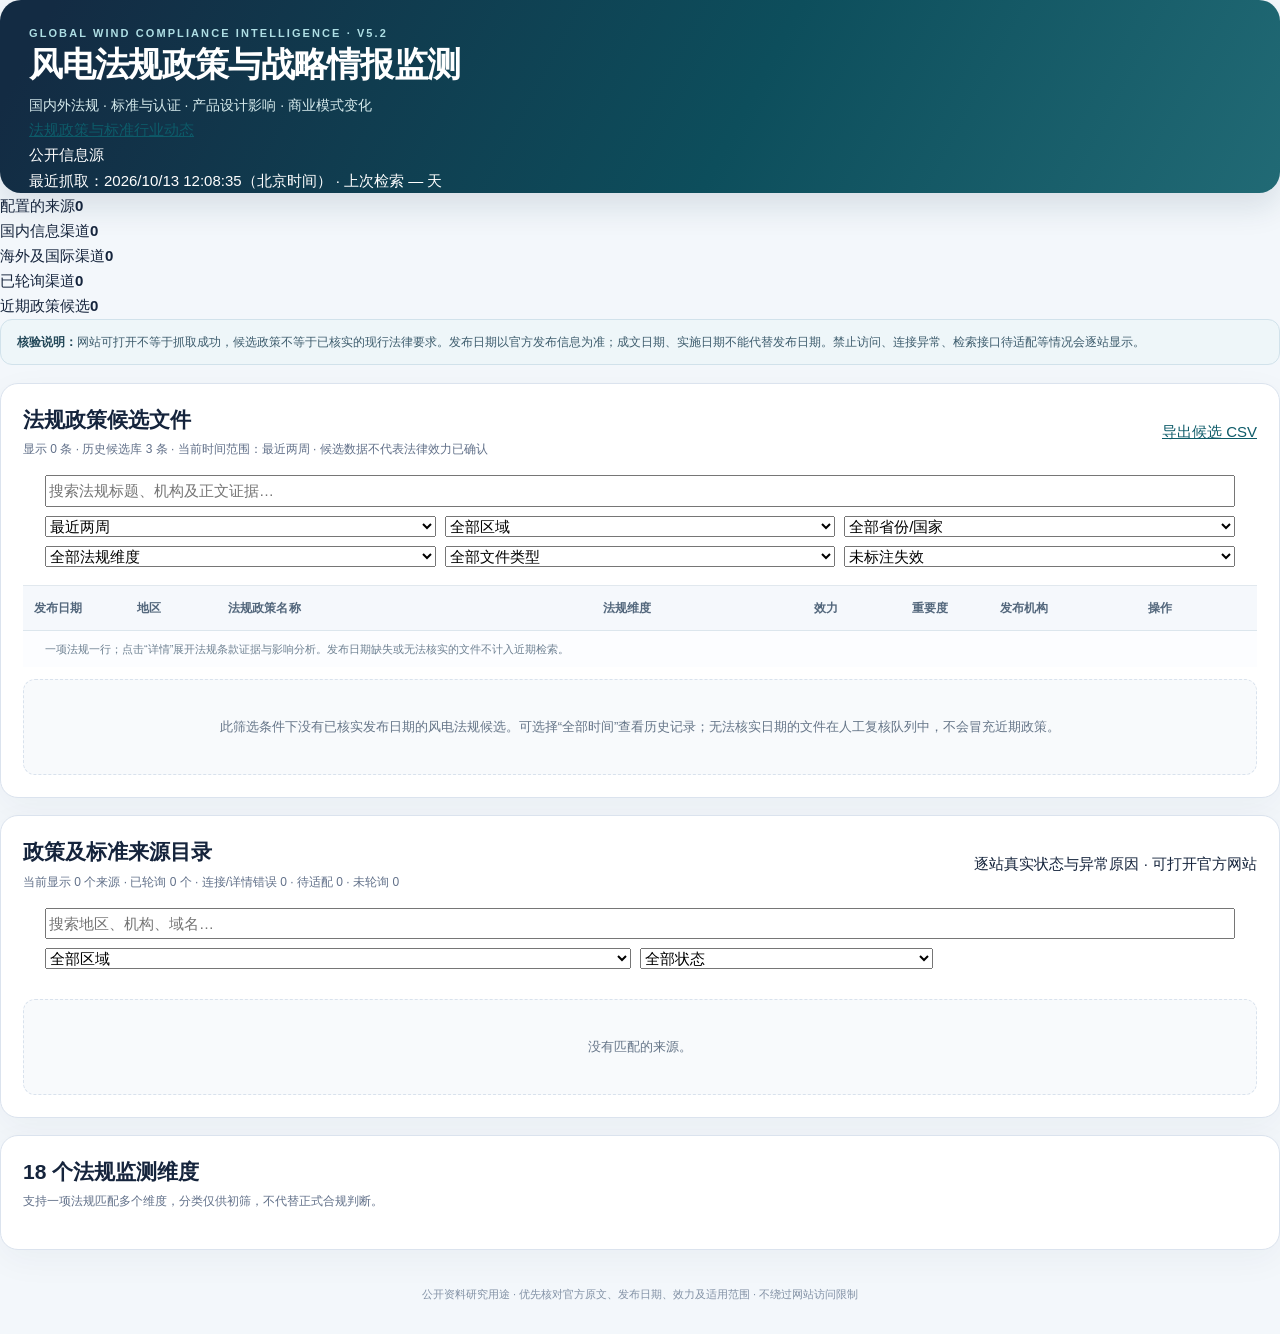
==== commit db9079e8: "Add files via upload" ====
--- a/site/index.html
+++ b/site/index.html
@@ -1,76 +1,61 @@
 <!doctype html>
 <html lang="zh-CN">
 <head>
-  <meta charset="utf-8">
-  <meta name="viewport" content="width=device-width, initial-scale=1">
-  <meta name="description" content="国内外风电法规政策、标准与行业动态监测：条款证据、设计影响、商业模式及采集状态。">
-  <meta name="color-scheme" content="light">
-  <title>风电法规政策与战略情报监测 · Wind Policy Intelligence</title>
-  <link rel="stylesheet" href="./static/styles.css">
+<meta charset="utf-8">
+<meta name="viewport" content="width=device-width, initial-scale=1">
+<meta name="description" content="风电法规政策监测：逐站运行状态、官方发布日期、可追溯原文及两周回溯。">
+<title>风电法规政策与战略情报监测 · V5.2</title>
+<link rel="stylesheet" href="./static/styles.css">
+<link rel="stylesheet" href="./static/policy-table.css">
 </head>
 <body>
-<div class="container">
-  <header class="hero">
-    <div class="hero-top"><span class="eyebrow">WIND POLICY INTELLIGENCE</span><span class="edition">法规专项 · 自动监测版</span></div>
-    <div class="hero-main"><div><h1>风电法规政策与战略情报监测</h1>
-      <p>国内外法规 · 产品设计与认证 · 市场准入与商业模式 · 应对措施</p>
-    </div><div class="hero-status"><span><i class="small-dot"></i> 公开信息源</span><small id="lastUpdate">等待读取运行记录…</small></div></div>
-    <nav class="tabbar" aria-label="信息类别">
-      <button id="tabPolicy" class="tab active" type="button" aria-selected="true">法规政策与标准</button>
-      <button id="tabIndustry" class="tab" type="button" aria-selected="false">行业动态</button>
-      <button id="tabSource" class="tab" type="button" aria-selected="false">信息源与抓取诊断</button>
-    </nav>
-  </header>
-  <main>
-    <section class="stats" aria-label="监测概况">
-      <article class="stat"><span>已配置法规渠道</span><strong id="sourceCount">—</strong><small>国内及海外渠道</small></article>
-      <article class="stat"><span>法规候选条款</span><strong id="candidateCount">—</strong><small>需人工核验的法规线索</small></article>
-      <article class="stat"><span>待核实 / 观察</span><strong id="reviewCount">—</strong><small>不足以形成确定合规判断</small></article>
-      <article class="stat"><span>本轮发现证据渠道</span><strong id="foundSourceCount">—</strong><small>不等于全部网站抓取成功</small></article>
-      <article class="stat"><span>已核验重要度评分</span><strong id="scoredCount">—</strong><small>需齐全的企业与法规证据</small></article>
-    </section>
-
-    <div id="globalNotice" class="notice"><strong>核验边界</strong>：渠道已配置不等于抓取成功；命中的条款属于法规候选。只有核实法律效力、适用主体、具体义务及企业影响后，才能据此形成合规或产品设计决策。</div>
-
-    <section id="policyPanel" class="view">
-      <div class="panel">
-        <div class="panel-head"><div><div class="section-label">REGULATION DESK</div><h2>法规政策候选条款</h2><p>以具体条款为最小管理单元；重要度分为“初筛审阅顺序”和“正式核验评分”。</p></div><button type="button" id="exportPolicy" class="btn muted">导出候选 CSV ↓</button></div>
-        <div class="filters">
-          <input type="search" id="qPolicy" placeholder="搜索法规名称、条款、国家、影响分析…" aria-label="搜索法规">
-          <select id="regionPolicy" aria-label="区域"><option value="">全部区域</option><option>国内</option><option>海外</option></select>
-          <select id="countryPolicy" aria-label="国家"><option value="">全部国家/地区</option></select>
-          <select id="dimensionPolicy" aria-label="法规维度"><option value="">全部法规维度</option></select>
-          <select id="sortPolicy" aria-label="排序"><option value="review">初筛审阅优先</option><option value="score">已核验重要度优先</option><option value="newest">发布日期优先</option></select>
-        </div>
-        <div class="list-topline"><div id="policyCountText">读取法规记录中…</div><span>标签显示完整中文维度名称</span></div>
-        <div id="policyList" class="cards"></div>
-        <div id="policyEmpty" class="empty hidden"><strong>暂未发现满足强风电法规条件的候选条款。</strong><p>页面不会以演示数据伪装抓取结果。首次部署后请运行 GitHub Actions，随后到“信息源与抓取诊断”查看失败原因及检索门户待适配情况。</p></div>
-      </div>
-      <div class="panel secondary-panel">
-        <div class="panel-head"><div><div class="section-label">NEEDS VERIFICATION</div><h2>政策观察与待核实线索</h2><p>征求意见稿、通用条款及风电适用范围不明确的内容，不直接纳入已核实主库。</p></div><span id="reviewPill" class="count-pill">0 条</span></div>
-        <div id="reviewList" class="review-list"></div>
-        <div id="reviewEmpty" class="empty hidden">目前没有可展示的待核实线索。</div>
-      </div>
-    </section>
-
-    <section id="industryPanel" class="view hidden">
-      <div class="panel"><div class="panel-head"><div><div class="section-label">INDUSTRY WATCH</div><h2>海外行业动态</h2><p>保留原有风电新闻监测和自动精选，不与法规条款混合评分。</p></div><a href="./data/wind_news.csv" download class="btn muted">导出新闻 CSV ↓</a></div>
-        <div class="filters slim"><input id="qNews" type="search" placeholder="搜索中文/外文标题、国家、来源…"><select id="newsTag"><option value="">全部行业标签</option></select></div>
-        <h3 class="small-heading">本周重点动态</h3><div id="focusList" class="news-list"></div><div class="divider"></div>
-        <h3 class="small-heading">最新动态 <span id="newsCountLabel" class="hint"></span></h3><div id="newsList" class="news-list"></div>
-        <div id="newsEmpty" class="empty hidden">暂无符合筛选条件的动态；请查看新闻抓取状态。</div>
-      </div>
-    </section>
-
-    <section id="sourcePanel" class="view hidden">
-      <div class="panel"><div class="panel-head"><div><div class="section-label">SOURCE DIAGNOSTICS</div><h2>网站抓取状态与海外适配</h2><p>逐个网址记录尝试方式、解析页数、候选条款及失败原因；不以“网页能打开”代替“法规抓取成功”。</p></div><span id="sourceSummary" class="count-pill">待运行</span></div>
-        <div class="filters slim"><input id="qSource" type="search" placeholder="搜索来源机构、国家、域名、错误…"><select id="regionSource"><option value="">全部区域</option><option>国内</option><option>海外</option></select><select id="statusSource"><option value="">全部状态</option></select></div>
-        <div id="diagnosticIntro" class="diagnostic-intro"></div><div id="sourceCards" class="sources"></div>
-      </div>
-    </section>
-  </main>
-  <footer><span>WIND POLICY INTELLIGENCE · OPEN SOURCES</span><p>仅供法规监测与研究。法规法律效力、标准强制性及企业应对措施以主管机构原文和专业审查为准。本站不提供付费墙或验证码绕过服务。</p></footer>
+<div class="shell policy-shell">
+<header class="hero policy-hero">
+  <div><div class="eyebrow">GLOBAL WIND COMPLIANCE INTELLIGENCE · V5.2</div>
+    <h1>风电法规政策与战略情报监测</h1>
+    <p>国内外法规 · 标准与认证 · 产品设计影响 · 商业模式变化</p>
+    <nav class="main-nav" aria-label="主导航"><a class="selected" href="./index.html">法规政策与标准</a><a href="./news.html">行业动态</a></nav>
+  </div>
+  <div class="hero-right"><div class="online-pill"><span class="dot"></span>公开信息源</div><div id="policyUpdatedAt" class="last-run">正在读取监测状态…</div></div>
+</header>
+<section class="kpis policy-kpis" aria-label="来源和候选政策统计">
+  <article><span>配置的来源</span><strong id="sourceTotal">—</strong></article>
+  <article><span>国内信息渠道</span><strong id="cnSourceCount">—</strong></article>
+  <article><span>海外及国际渠道</span><strong id="intlSourceCount">—</strong></article>
+  <article><span>已轮询渠道</span><strong id="checkedSourceCount">—</strong></article>
+  <article><span>近期政策候选</span><strong id="policyCount">—</strong></article>
+</section>
+<section class="notice policy-notice"><strong>核验说明：</strong>网站可打开不等于抓取成功，候选政策不等于已核实的现行法律要求。发布日期以官方发布信息为准；成文日期、实施日期不能代替发布日期。禁止访问、连接异常、检索接口待适配等情况会逐站显示。</section>
+<section class="panel">
+  <div class="panel-head"><div><h2>法规政策候选文件</h2><p id="policySummary">正在读取候选文件…</p></div><a class="export-btn" href="./data/policies.csv" download>导出候选 CSV</a></div>
+  <div class="policy-toolbar" aria-label="法规筛选">
+    <input id="policySearch" type="search" aria-label="搜索法规标题和来源" placeholder="搜索法规标题、机构及正文证据…">
+    <select id="policyDays" aria-label="发布时间范围"><option value="14">最近两周</option><option value="30">最近30天</option><option value="90">最近90天</option><option value="all">全部时间</option></select>
+    <select id="policyRegion" aria-label="区域"><option value="">全部区域</option><option value="中国">中国</option><option value="海外/国际">海外及国际</option></select>
+    <select id="policyProvince" aria-label="省份或国家"><option value="">全部省份/国家</option></select>
+    <select id="policyDimension" aria-label="法规维度"><option value="">全部法规维度</option></select>
+    <select id="policyType" aria-label="文件类型"><option value="">全部类型</option></select>
+    <select id="policyValidity" aria-label="法律效力"><option value="active">未标注失效</option><option value="all">全部效力状态</option><option value="inactive">仅失效/废止</option></select>
+  </div>
+  <div id="policyList" class="policy-list" aria-live="polite"></div>
+  <div id="policyEmpty" class="empty hidden">此筛选条件下没有已核实发布日期的风电法规候选。可选择“全部时间”查看历史记录；无法核实日期的文件在人工复核队列中，不会冒充近期政策。</div>
+</section>
+<section class="panel">
+  <div class="panel-head"><div><h2>政策及标准来源目录</h2><p id="sourcesSummary">正在加载来源网址…</p></div><span class="legend">逐站真实状态与异常原因 · 可打开官方网站</span></div>
+  <div class="policy-toolbar source-toolbar">
+    <input id="sourceSearch" type="search" aria-label="搜索来源" placeholder="搜索地区、机构、域名…">
+    <select id="sourceRegion" aria-label="来源区域"><option value="">全部区域</option><option value="中国">中国</option><option value="海外/国际">海外及国际</option></select>
+    <select id="sourceStatusFilter" aria-label="状态"><option value="">全部状态</option><option value="ok">已检查</option><option value="blocked">禁止访问</option><option value="error">连接或解析失败</option><option value="needs_adapter">需专用适配</option><option value="not_checked">尚未检查</option></select>
+  </div>
+  <div id="policySourceGrid" class="source-grid policy-source-grid"></div>
+  <div id="sourceEmpty" class="empty hidden">没有匹配的来源。</div>
+</section>
+<section class="panel">
+  <div class="panel-head"><div><h2>18 个法规监测维度</h2><p>支持一项法规匹配多个维度，分类仅供初筛，不代替正式合规判断。</p></div></div>
+  <div id="dimensionsGrid" class="dimension-grid"></div>
+</section>
+<footer>公开资料研究用途 · 优先核对官方原文、发布日期、效力及适用范围 · 不绕过网站访问限制</footer>
 </div>
-<script src="./static/app.js" defer></script>
+<script src="./static/policy.js"></script>
 </body>
 </html>
--- a/site/static/policy-table.css
+++ b/site/static/policy-table.css
@@ -0,0 +1,41 @@
+/* V5.2: compact policy index. One policy equals one primary table row. */
+.policy-toolbar{display:grid;grid-template-columns:minmax(210px,2.2fr) repeat(6,minmax(110px,1fr));gap:9px;padding:0 22px 18px}
+.policy-list{border-top:1px solid #e1e8ee;min-height:60px}
+.policy-table-wrap{width:100%;overflow-x:auto;overscroll-behavior-x:contain}
+.policy-table{border-collapse:separate;border-spacing:0;width:100%;min-width:1190px;table-layout:fixed;font-size:13px}
+.policy-table thead th{text-align:left;background:#f5f8fc;color:#53677c;font-size:12px;font-weight:750;letter-spacing:.01em;padding:12px 11px;border-bottom:1px solid #dce6ed;white-space:nowrap;position:sticky;top:0;z-index:1}
+.policy-table td{padding:12px 11px;vertical-align:middle;border-bottom:1px solid #e9eff3;color:#41536b;line-height:1.45}
+.policy-table tr.policy-row:hover td{background:#f5fafc}
+.policy-table th:nth-child(1),.policy-table td:nth-child(1){width:103px}
+.policy-table th:nth-child(2),.policy-table td:nth-child(2){width:91px}
+.policy-table th:nth-child(3),.policy-table td:nth-child(3){width:32%}
+.policy-table th:nth-child(4),.policy-table td:nth-child(4){width:18%}
+.policy-table th:nth-child(5),.policy-table td:nth-child(5){width:98px}
+.policy-table th:nth-child(6),.policy-table td:nth-child(6){width:88px}
+.policy-table th:nth-child(7),.policy-table td:nth-child(7){width:148px}
+.policy-table th:nth-child(8),.policy-table td:nth-child(8){width:120px}
+.policy-title-link{display:block;text-decoration:none;color:#153d5c;font-weight:750;white-space:nowrap;overflow:hidden;text-overflow:ellipsis;font-size:13px}
+.policy-title-link:hover,.policy-table a:hover{text-decoration:underline;color:#0e6990}
+.policy-nowrap{white-space:nowrap;overflow:hidden;text-overflow:ellipsis}
+.policy-dimension-cell{white-space:nowrap;overflow:hidden;text-overflow:ellipsis;color:#4b7288}
+.policy-inline-badge{display:inline-block;border-radius:5px;background:#eef3fa;color:#31577c;padding:4px 6px;font-size:11px;max-width:100%;white-space:nowrap;overflow:hidden;text-overflow:ellipsis;vertical-align:middle}
+.policy-inline-badge.inactive{background:#fff1e9;color:#a35120}.policy-inline-badge.unknown{background:#f2f3f5;color:#66768a}
+.policy-row-actions{display:flex;gap:8px;align-items:center;white-space:nowrap}
+.policy-action{border:0;background:transparent;color:#185f7d;font-weight:750;cursor:pointer;font-size:12px;padding:4px 0}
+.policy-action:hover{text-decoration:underline}
+.policy-original{color:#185f7d;text-decoration:none;font-size:12px;font-weight:700}
+.policy-detail-row[hidden]{display:none}.policy-detail-row td{padding:0!important;background:#f8fafc;border-bottom:1px solid #dce7ec!important}
+.policy-expand{padding:16px 20px 18px;display:grid;grid-template-columns:repeat(2,minmax(0,1fr));gap:12px 25px;font-size:12px;line-height:1.65;color:#53697c}
+.policy-expand section{min-width:0}.policy-expand h4{font-size:12px;color:#274f68;margin:0 0 5px}.policy-expand p{margin:0}.policy-expand .full{grid-column:1/-1}
+.policy-list-note{padding:9px 22px;color:#6e8192;font-size:11px;background:#fcfdff}
+.source-error{color:#a84935;font-size:11px;margin-top:7px;line-height:1.55;overflow-wrap:anywhere}
+.source-subtle{color:#677b90;font-size:11px;margin-top:8px;line-height:1.5}
+.status-tiny.blocked,.status-tiny.connection_error,.status-tiny.timeout,.status-tiny.error,.status-tiny.detail_error{background:#fcebe9;color:#ac423e}
+.status-tiny.ok_no_recent,.status-tiny.ok_no_candidates,.status-tiny.ok_with_results{background:#e9f7f1;color:#1b795c}
+.status-tiny.not_checked{background:#edf0f4;color:#667789}
+.policy-source-grid .source-card{min-height:118px}
+@media(max-width:1300px){.policy-toolbar{grid-template-columns:repeat(3,minmax(0,1fr))}.policy-toolbar input{grid-column:1/-1}}
+@media(max-width:740px){.policy-toolbar{grid-template-columns:repeat(2,minmax(0,1fr));padding:0 13px 13px}.policy-toolbar input{grid-column:1/-1}.source-toolbar{grid-template-columns:1fr}.policy-expand{grid-template-columns:1fr}.policy-expand .full{grid-column:auto}.policy-table td{padding:12px 8px}.policy-list-note{padding:10px 14px}}
+
+.source-toolbar{grid-template-columns:2fr 1fr 1fr}
+@media(max-width:740px){.source-toolbar{grid-template-columns:1fr}}
